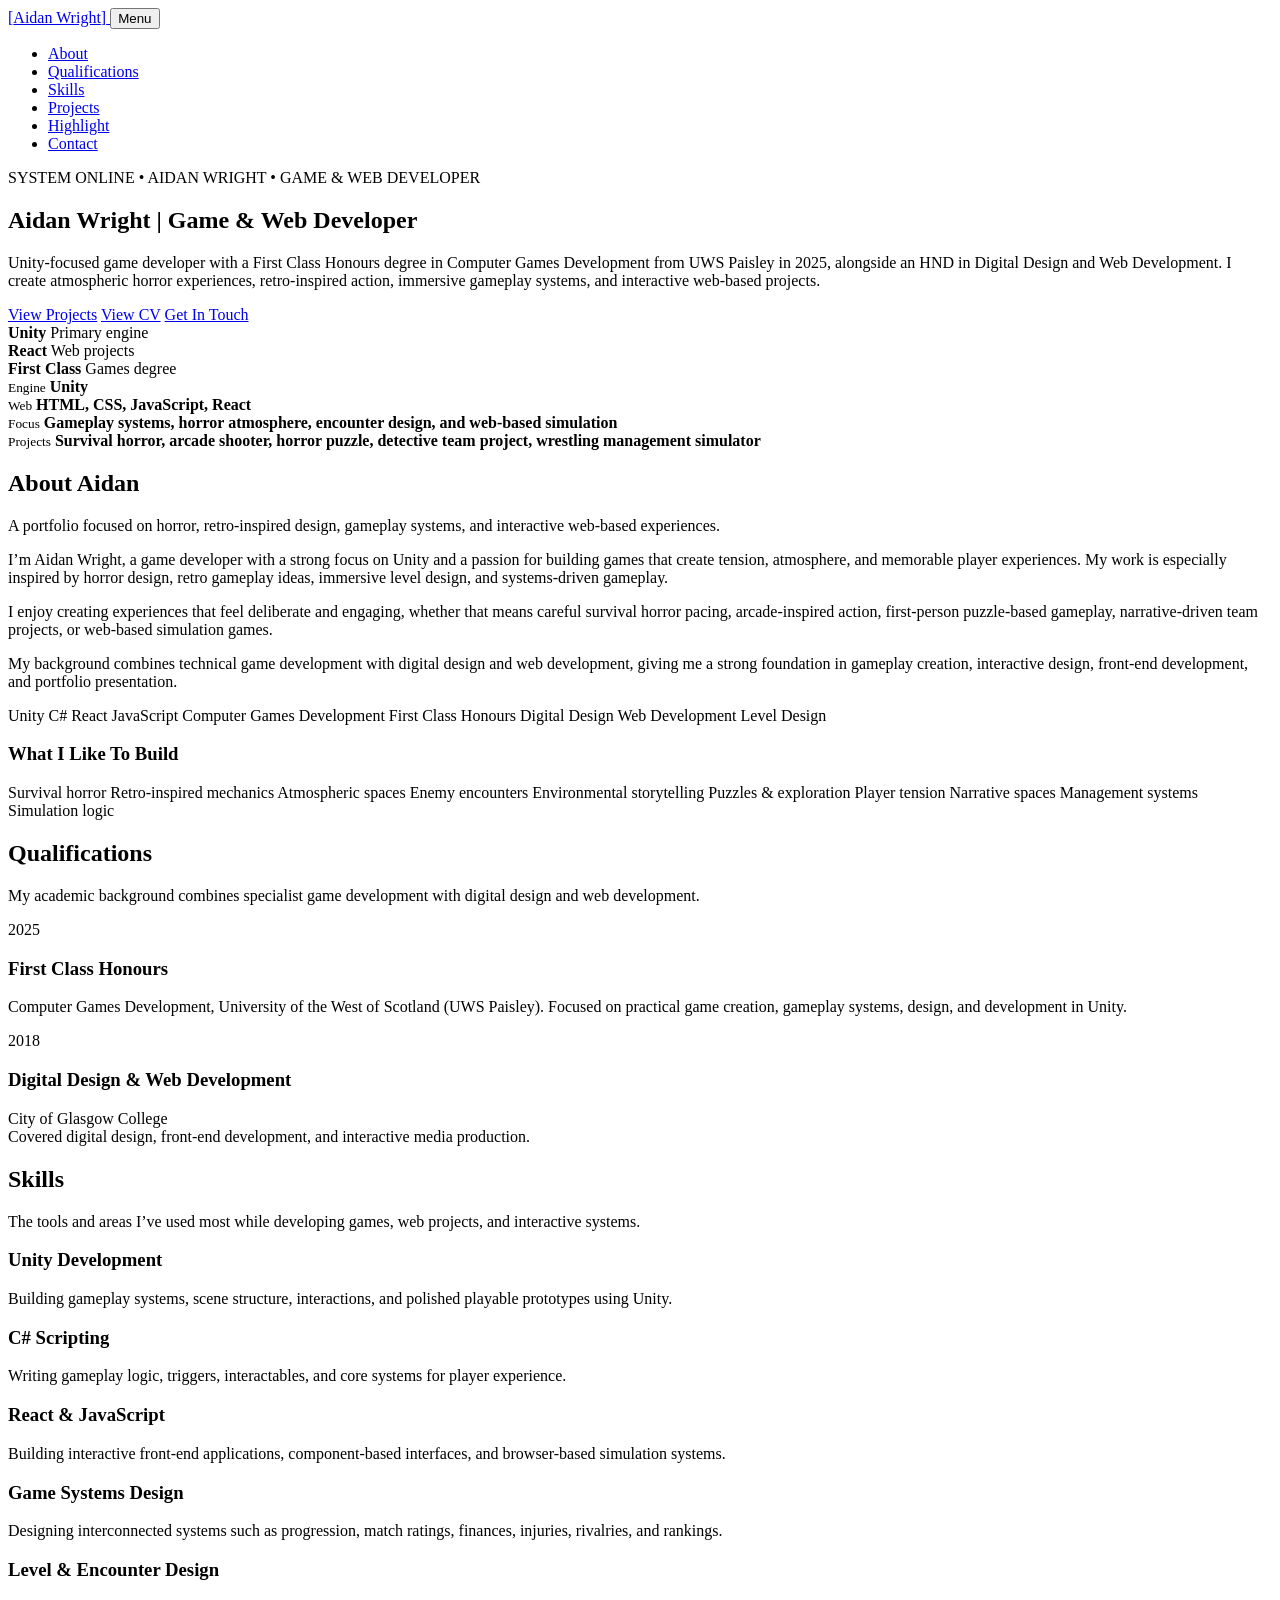
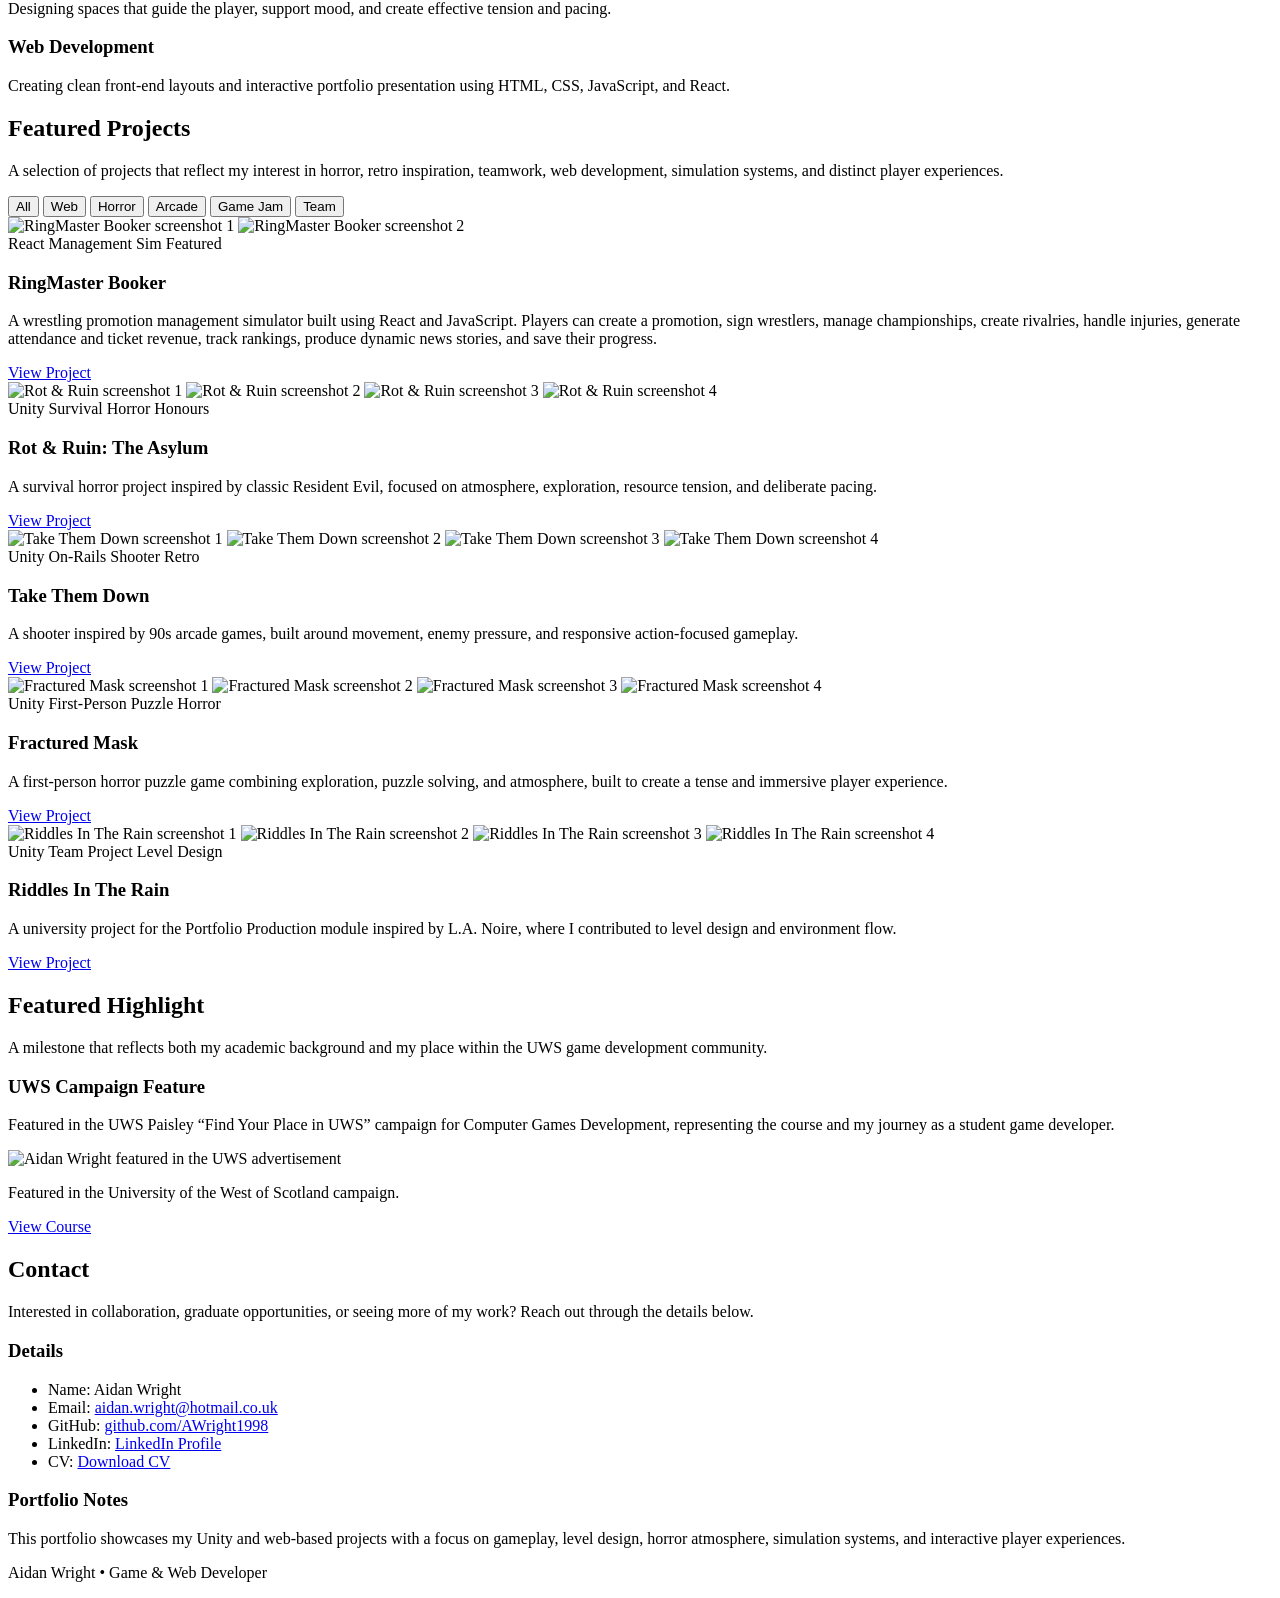
==== index.html @ a5ffd985 "Add files via upload" ====
<!DOCTYPE html>
<html lang="en">
<head>
  <meta charset="UTF-8" />
  <meta name="viewport" content="width=device-width, initial-scale=1.0" />
  <title>Aidan Wright | Game & Web Developer Portfolio</title>
  <link rel="stylesheet" href="css/styles.css" />
</head>
<body>

  <div class="bg-grid"></div>
  <div class="bg-glow bg-glow-1"></div>
  <div class="bg-glow bg-glow-2"></div>

  <header class="site-header">
    <div class="container nav">
      <a class="logo" href="#home">
        <span class="logo-bracket">[</span>Aidan Wright<span class="logo-bracket">]</span>
      </a>

      <button class="menu-btn" id="menuBtn" aria-label="Toggle navigation">Menu</button>

      <ul class="nav-links" id="navLinks">
        <li><a href="#about">About</a></li>
        <li><a href="#qualifications">Qualifications</a></li>
        <li><a href="#skills">Skills</a></li>
        <li><a href="#projects">Projects</a></li>
        <li><a href="#highlight">Highlight</a></li>
        <li><a href="#contact">Contact</a></li>
      </ul>
    </div>
  </header>

  <main>

    <section class="hero" id="home">
      <div class="container hero-grid">
        <div class="reveal visible">
          <div class="eyebrow">SYSTEM ONLINE • AIDAN WRIGHT • GAME & WEB DEVELOPER</div>

          <h1>
            Aidan Wright <span class="accent">| Game & Web Developer</span>
          </h1>

          <p>
            Unity-focused game developer with a First Class Honours degree in Computer Games Development
            from UWS Paisley in 2025, alongside an HND in Digital Design and Web Development.
            I create atmospheric horror experiences, retro-inspired action, immersive gameplay systems,
            and interactive web-based projects.
          </p>

          <div class="cta-row">
            <a class="btn btn-primary" href="#projects">View Projects</a>
            <a class="btn btn-secondary" href="docs/Aidan_Wright_CV_2026.docx" target="_blank" rel="noopener noreferrer">View CV</a>
            <a class="btn btn-secondary" href="#contact">Get In Touch</a>
          </div>

          <div class="hero-stats">
            <div class="stat-chip">
              <strong>Unity</strong>
              <span>Primary engine</span>
            </div>
            <div class="stat-chip">
              <strong>React</strong>
              <span>Web projects</span>
            </div>
            <div class="stat-chip">
              <strong>First Class</strong>
              <span>Games degree</span>
            </div>
          </div>
        </div>

        <div class="hero-card reveal">
          <div class="screen">
            <div class="screen-top">
              <span></span><span></span><span></span>
            </div>

            <div class="screen-body">
              <div class="mini-panel tech-panel">
                <small>Engine</small>
                <strong>Unity</strong>
              </div>

              <div class="mini-panel tech-panel">
                <small>Web</small>
                <strong>HTML, CSS, JavaScript, React</strong>
              </div>

              <div class="mini-panel tech-panel">
                <small>Focus</small>
                <strong>Gameplay systems, horror atmosphere, encounter design, and web-based simulation</strong>
              </div>

              <div class="mini-panel tech-panel">
                <small>Projects</small>
                <strong>Survival horror, arcade shooter, horror puzzle, detective team project, wrestling management simulator</strong>
              </div>
            </div>
          </div>
        </div>
      </div>
    </section>

    <section id="about">
      <div class="container">
        <div class="section-heading reveal">
          <div>
            <h2>About Aidan</h2>
          </div>
          <p>
            A portfolio focused on horror, retro-inspired design, gameplay systems, and interactive web-based experiences.
          </p>
        </div>

        <div class="about-grid">
          <article class="mini-panel panel-content about-copy reveal">
            <p>
              I’m Aidan Wright, a game developer with a strong focus on Unity and a passion for building
              games that create tension, atmosphere, and memorable player experiences. My work is especially
              inspired by horror design, retro gameplay ideas, immersive level design, and systems-driven gameplay.
            </p>

            <p>
              I enjoy creating experiences that feel deliberate and engaging, whether that means careful
              survival horror pacing, arcade-inspired action, first-person puzzle-based gameplay,
              narrative-driven team projects, or web-based simulation games.
            </p>

            <p>
              My background combines technical game development with digital design and web development,
              giving me a strong foundation in gameplay creation, interactive design, front-end development,
              and portfolio presentation.
            </p>

            <div class="label-row">
              <span class="tag">Unity</span>
              <span class="tag">C#</span>
              <span class="tag">React</span>
              <span class="tag">JavaScript</span>
              <span class="tag">Computer Games Development</span>
              <span class="tag">First Class Honours</span>
              <span class="tag">Digital Design</span>
              <span class="tag">Web Development</span>
              <span class="tag">Level Design</span>
            </div>
          </article>

          <aside class="mini-panel panel-content reveal">
            <h3>What I Like To Build</h3>
            <div class="label-row" style="margin-top: 1rem;">
              <span class="tag">Survival horror</span>
              <span class="tag">Retro-inspired mechanics</span>
              <span class="tag">Atmospheric spaces</span>
              <span class="tag">Enemy encounters</span>
              <span class="tag">Environmental storytelling</span>
              <span class="tag">Puzzles & exploration</span>
              <span class="tag">Player tension</span>
              <span class="tag">Narrative spaces</span>
              <span class="tag">Management systems</span>
              <span class="tag">Simulation logic</span>
            </div>
          </aside>
        </div>
      </div>
    </section>

    <section id="qualifications">
      <div class="container">
        <div class="section-heading reveal">
          <div>
            <h2>Qualifications</h2>
          </div>
          <p>
            My academic background combines specialist game development with digital design and web development.
          </p>
        </div>

        <div class="timeline">
          <article class="timeline-card reveal">
            <span class="year">2025</span>
            <h3>First Class Honours</h3>
            <p>
              Computer Games Development, University of the West of Scotland (UWS Paisley).
              Focused on practical game creation, gameplay systems, design, and development in Unity.
            </p>
          </article>

          <article class="timeline-card reveal">
            <span class="year">2018</span>
            <h3>Digital Design & Web Development</h3>
            <p>
              City of Glasgow College<br>
              Covered digital design, front-end development, and interactive media production.
            </p>
          </article>
        </div>
      </div>
    </section>

    <section id="skills">
      <div class="container">
        <div class="section-heading reveal">
          <div>
            <h2>Skills</h2>
          </div>
          <p>
            The tools and areas I’ve used most while developing games, web projects, and interactive systems.
          </p>
        </div>

        <div class="skills-grid">
          <article class="skill-card reveal">
            <h3>Unity Development</h3>
            <p>
              Building gameplay systems, scene structure, interactions, and polished playable prototypes using Unity.
            </p>
          </article>

          <article class="skill-card reveal">
            <h3>C# Scripting</h3>
            <p>
              Writing gameplay logic, triggers, interactables, and core systems for player experience.
            </p>
          </article>

          <article class="skill-card reveal">
            <h3>React & JavaScript</h3>
            <p>
              Building interactive front-end applications, component-based interfaces, and browser-based simulation systems.
            </p>
          </article>

          <article class="skill-card reveal">
            <h3>Game Systems Design</h3>
            <p>
              Designing interconnected systems such as progression, match ratings, finances, injuries, rivalries, and rankings.
            </p>
          </article>

          <article class="skill-card reveal">
            <h3>Level & Encounter Design</h3>
            <p>
              Designing spaces that guide the player, support mood, and create effective tension and pacing.
            </p>
          </article>

          <article class="skill-card reveal">
            <h3>Web Development</h3>
            <p>
              Creating clean front-end layouts and interactive portfolio presentation using HTML, CSS, JavaScript, and React.
            </p>
          </article>
        </div>
      </div>
    </section>

    <section id="projects">
      <div class="container">
        <div class="section-heading reveal">
          <div>
            <h2>Featured Projects</h2>
          </div>
          <p>
            A selection of projects that reflect my interest in horror, retro inspiration, teamwork,
            web development, simulation systems, and distinct player experiences.
          </p>
        </div>

        <div class="projects-toolbar reveal">
          <button class="filter-btn active" data-filter="all">All</button>
          <button class="filter-btn" data-filter="web">Web</button>
          <button class="filter-btn" data-filter="horror">Horror</button>
          <button class="filter-btn" data-filter="arcade">Arcade</button>
          <button class="filter-btn" data-filter="jam">Game Jam</button>
          <button class="filter-btn" data-filter="team">Team</button>
        </div>

        <div class="projects-grid">

          <article class="project-card reveal" data-category="web">
            <div class="project-visual gallery-preview" data-label="Featured Project">
              <img src="images/Screenshot 2026-06-07 232118.png" alt="RingMaster Booker screenshot 1">
              <img src="images/Screenshot 2026-06-07 232118.png" alt="RingMaster Booker screenshot 2">
           
            </div>

            <div class="project-body">
              <div class="meta">
                <span>React</span>
                <span>Management Sim</span>
                <span>Featured</span>
              </div>

              <h3>RingMaster Booker</h3>

              <p>
                A wrestling promotion management simulator built using React and JavaScript.
                Players can create a promotion, sign wrestlers, manage championships,
                create rivalries, handle injuries, generate attendance and ticket revenue,
                track rankings, produce dynamic news stories, and save their progress.
              </p>

              <div class="project-links">
                <a class="text-link" href="RingMasterBooker.html">View Project</a>
              </div>
            </div>
          </article>

          <article class="project-card reveal" data-category="horror">
            <div class="project-visual gallery-preview" data-label="Honours Project">
              <img src="images/Screenshot 2025-03-07 124512.png" alt="Rot & Ruin screenshot 1">
              <img src="images/Screenshot 2025-03-07 124512.png" alt="Rot & Ruin screenshot 2">
              <img src="images/Screenshot 2025-03-07 124512.png" alt="Rot & Ruin screenshot 3">
              <img src="images/Screenshot 2025-03-07 124512.png" alt="Rot & Ruin screenshot 4">
            </div>

            <div class="project-body">
              <div class="meta">
                <span>Unity</span>
                <span>Survival Horror</span>
                <span>Honours</span>
              </div>

              <h3>Rot &amp; Ruin: The Asylum</h3>

              <p>
                A survival horror project inspired by classic Resident Evil, focused on atmosphere,
                exploration, resource tension, and deliberate pacing.
              </p>

              <div class="project-links">
                <a class="text-link" href="Rot&Ruin.html">View Project</a>
              </div>
            </div>
          </article>

          <article class="project-card reveal" data-category="arcade">
            <div class="project-visual gallery-preview" data-label="Arcade">
              <img src="images/Screenshot 2026-04-20 005125.png" alt="Take Them Down screenshot 1">
              <img src="images/Screenshot 2026-04-20 005125.png" alt="Take Them Down screenshot 2">
              <img src="images/Screenshot 2026-04-20 005125.png" alt="Take Them Down screenshot 3">
              <img src="images/Screenshot 2026-04-20 005125.png" alt="Take Them Down screenshot 4">
            </div>

            <div class="project-body">
              <div class="meta">
                <span>Unity</span>
                <span>On-Rails Shooter</span>
                <span>Retro</span>
              </div>

              <h3>Take Them Down</h3>

              <p>
                A shooter inspired by 90s arcade games, built around movement, enemy pressure,
                and responsive action-focused gameplay.
              </p>

              <div class="project-links">
                <a class="text-link" href="TakeThemDown.html">View Project</a>
              </div>
            </div>
          </article>

          <article class="project-card reveal" data-category="jam horror">
            <div class="project-visual gallery-preview" data-label="Game Jam">
              <img src="images/Screenshot 2026-04-20 111615.png" alt="Fractured Mask screenshot 1">
              <img src="images/Screenshot 2026-04-20 111615.png" alt="Fractured Mask screenshot 2">
              <img src="images/Screenshot 2026-04-20 111615.png" alt="Fractured Mask screenshot 3">
              <img src="images/Screenshot 2026-04-20 111615.png" alt="Fractured Mask screenshot 4">
            </div>

            <div class="project-body">
              <div class="meta">
                <span>Unity</span>
                <span>First-Person</span>
                <span>Puzzle Horror</span>
              </div>

              <h3>Fractured Mask</h3>

              <p>
                A first-person horror puzzle game combining exploration, puzzle solving, and atmosphere,
                built to create a tense and immersive player experience.
              </p>

              <div class="project-links">
                <a class="text-link" href="FracturedMask.html">View Project</a>
              </div>
            </div>
          </article>

          <article class="project-card reveal" data-category="team">
            <div class="project-visual gallery-preview" data-label="Team Project">
              <img src="images/Screenshot 2026-04-20 004926.png" alt="Riddles In The Rain screenshot 1">
              <img src="images/Screenshot 2026-04-20 004926.png" alt="Riddles In The Rain screenshot 2">
              <img src="images/Screenshot 2026-04-20 004926.png" alt="Riddles In The Rain screenshot 3">
              <img src="images/Screenshot 2026-04-20 004926.png" alt="Riddles In The Rain screenshot 4">
            </div>

            <div class="project-body">
              <div class="meta">
                <span>Unity</span>
                <span>Team Project</span>
                <span>Level Design</span>
              </div>

              <h3>Riddles In The Rain</h3>

              <p>
                A university project for the Portfolio Production module inspired by L.A. Noire,
                where I contributed to level design and environment flow.
              </p>

              <div class="project-links">
                <a class="text-link" href="RiddlesInTheRain.html">View Project</a>
              </div>
            </div>
          </article>
        </div>
      </div>
    </section>

    <section id="highlight">
      <div class="container">
        <div class="section-heading reveal">
          <div>
            <h2>Featured Highlight</h2>
          </div>
          <p>
            A milestone that reflects both my academic background and my place within the UWS game development community.
          </p>
        </div>

        <div class="contact-card reveal">
          <h3>UWS Campaign Feature</h3>
          <p>
            Featured in the UWS Paisley “Find Your Place in UWS” campaign for Computer Games Development,
            representing the course and my journey as a student game developer.
          </p>

          <div class="highlight-image">
            <img src="images/find your place.jpg" alt="Aidan Wright featured in the UWS advertisement">
          </div>

          <p class="image-caption">
            Featured in the University of the West of Scotland campaign.
          </p>

          <div class="cta-row">
            <a
              class="btn btn-primary"
              href="https://www.uws.ac.uk/study/undergraduate/undergraduate-course-search/computer-games-development/"
              target="_blank"
              rel="noopener noreferrer"
            >
              View Course
            </a>
          </div>
        </div>
      </div>
    </section>

    <section id="contact">
      <div class="container">
        <div class="section-heading reveal">
          <div>
            <h2>Contact</h2>
          </div>
          <p>
            Interested in collaboration, graduate opportunities, or seeing more of my work? Reach out through the details below.
          </p>
        </div>

        <div class="contact-grid">
          <article class="contact-card reveal">
            <h3>Details</h3>
            <ul class="contact-list">
              <li>Name: Aidan Wright</li>
              <li>Email: <a href="mailto:aidan.wright@hotmail.co.uk">aidan.wright@hotmail.co.uk</a></li>
              <li>GitHub: <a href="https://github.com/AWright1998" target="_blank" rel="noopener noreferrer">github.com/AWright1998</a></li>
              <li>LinkedIn: <a href="https://www.linkedin.com/in/aidan-wright-ab2ab1175/" target="_blank" rel="noopener noreferrer">LinkedIn Profile</a></li>
              <li>CV: <a href="docs/Aidan_Wright_CV_2026.docx" target="_blank" rel="noopener noreferrer">Download CV</a></li>
            </ul>
          </article>

          <article class="contact-card reveal">
            <h3>Portfolio Notes</h3>
            <p>
              This portfolio showcases my Unity and web-based projects with a focus on gameplay,
              level design, horror atmosphere, simulation systems, and interactive player experiences.
            </p>
          </article>
        </div>
      </div>
    </section>

  </main>

  <footer class="footer">
    <div class="container">
      <p>Aidan Wright • Game & Web Developer</p>
    </div>
  </footer>

  <script src="js/script.js"></script>
</body>
</html>
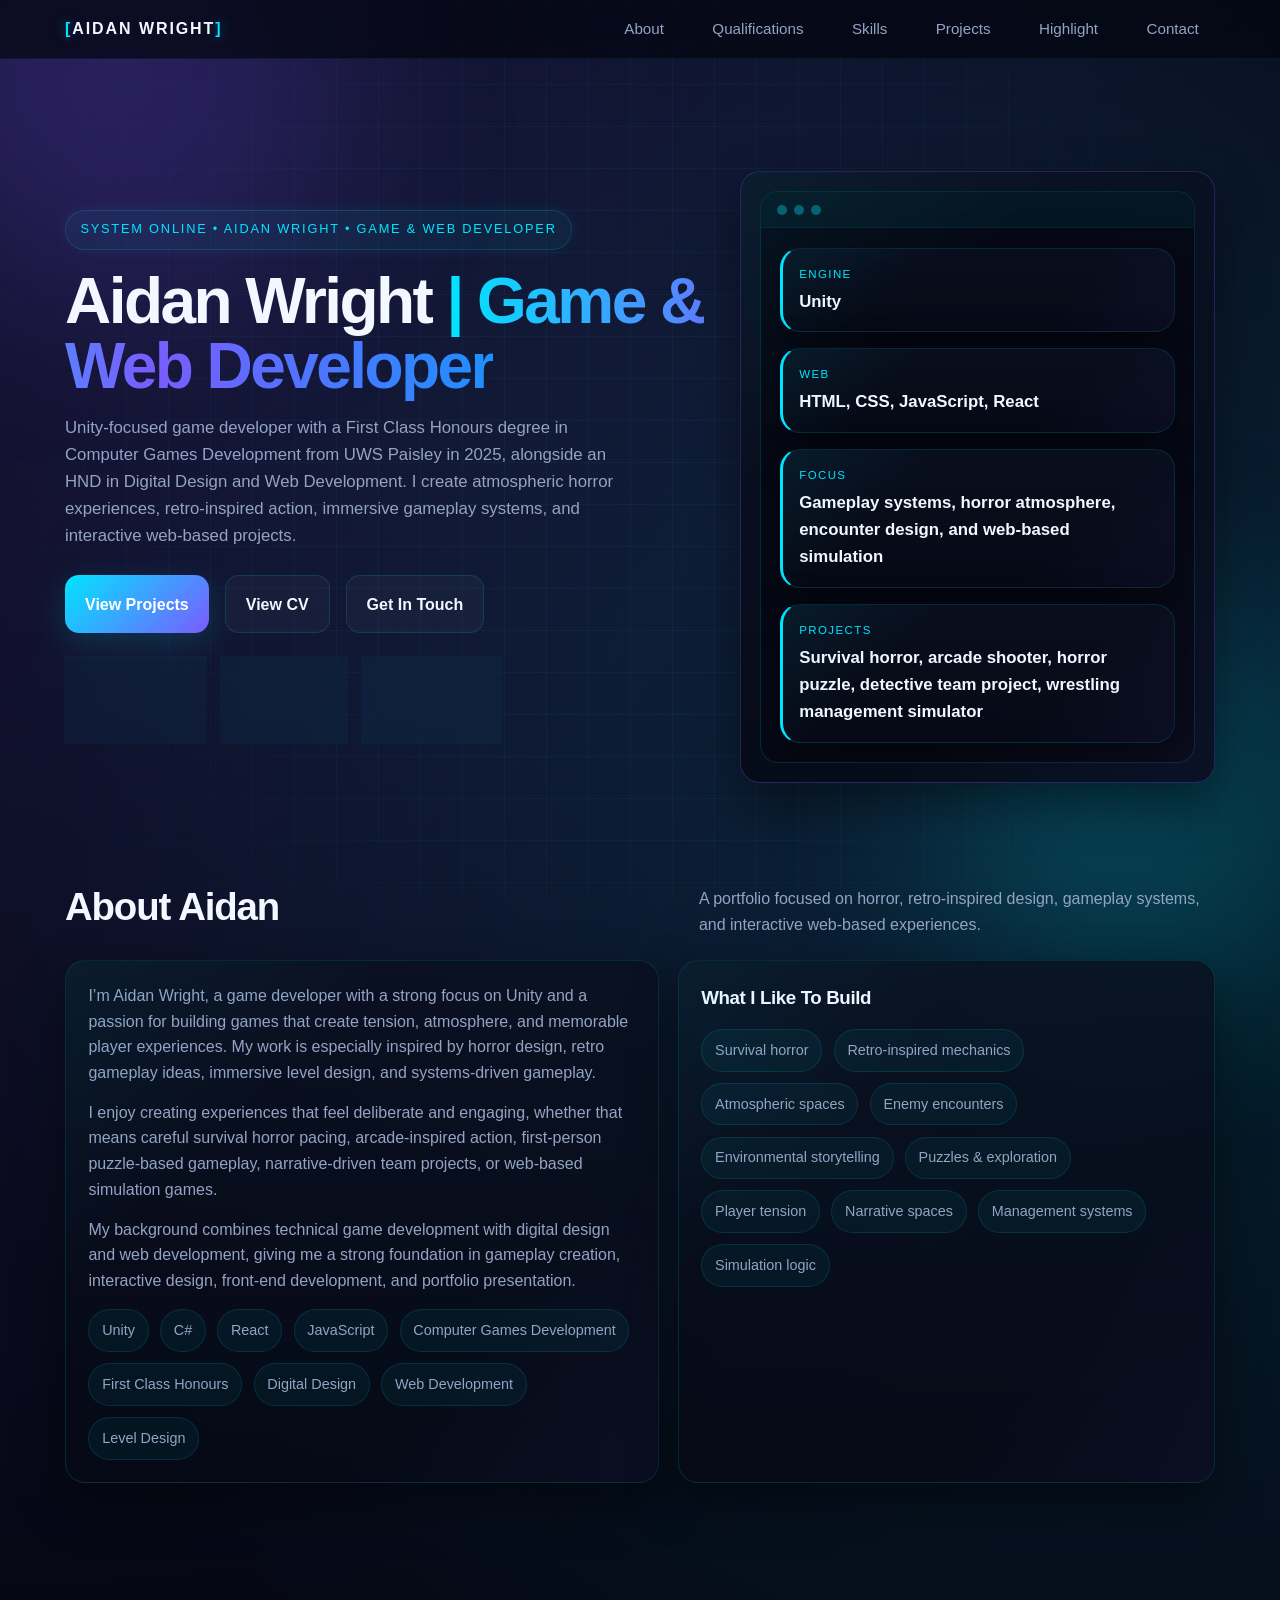
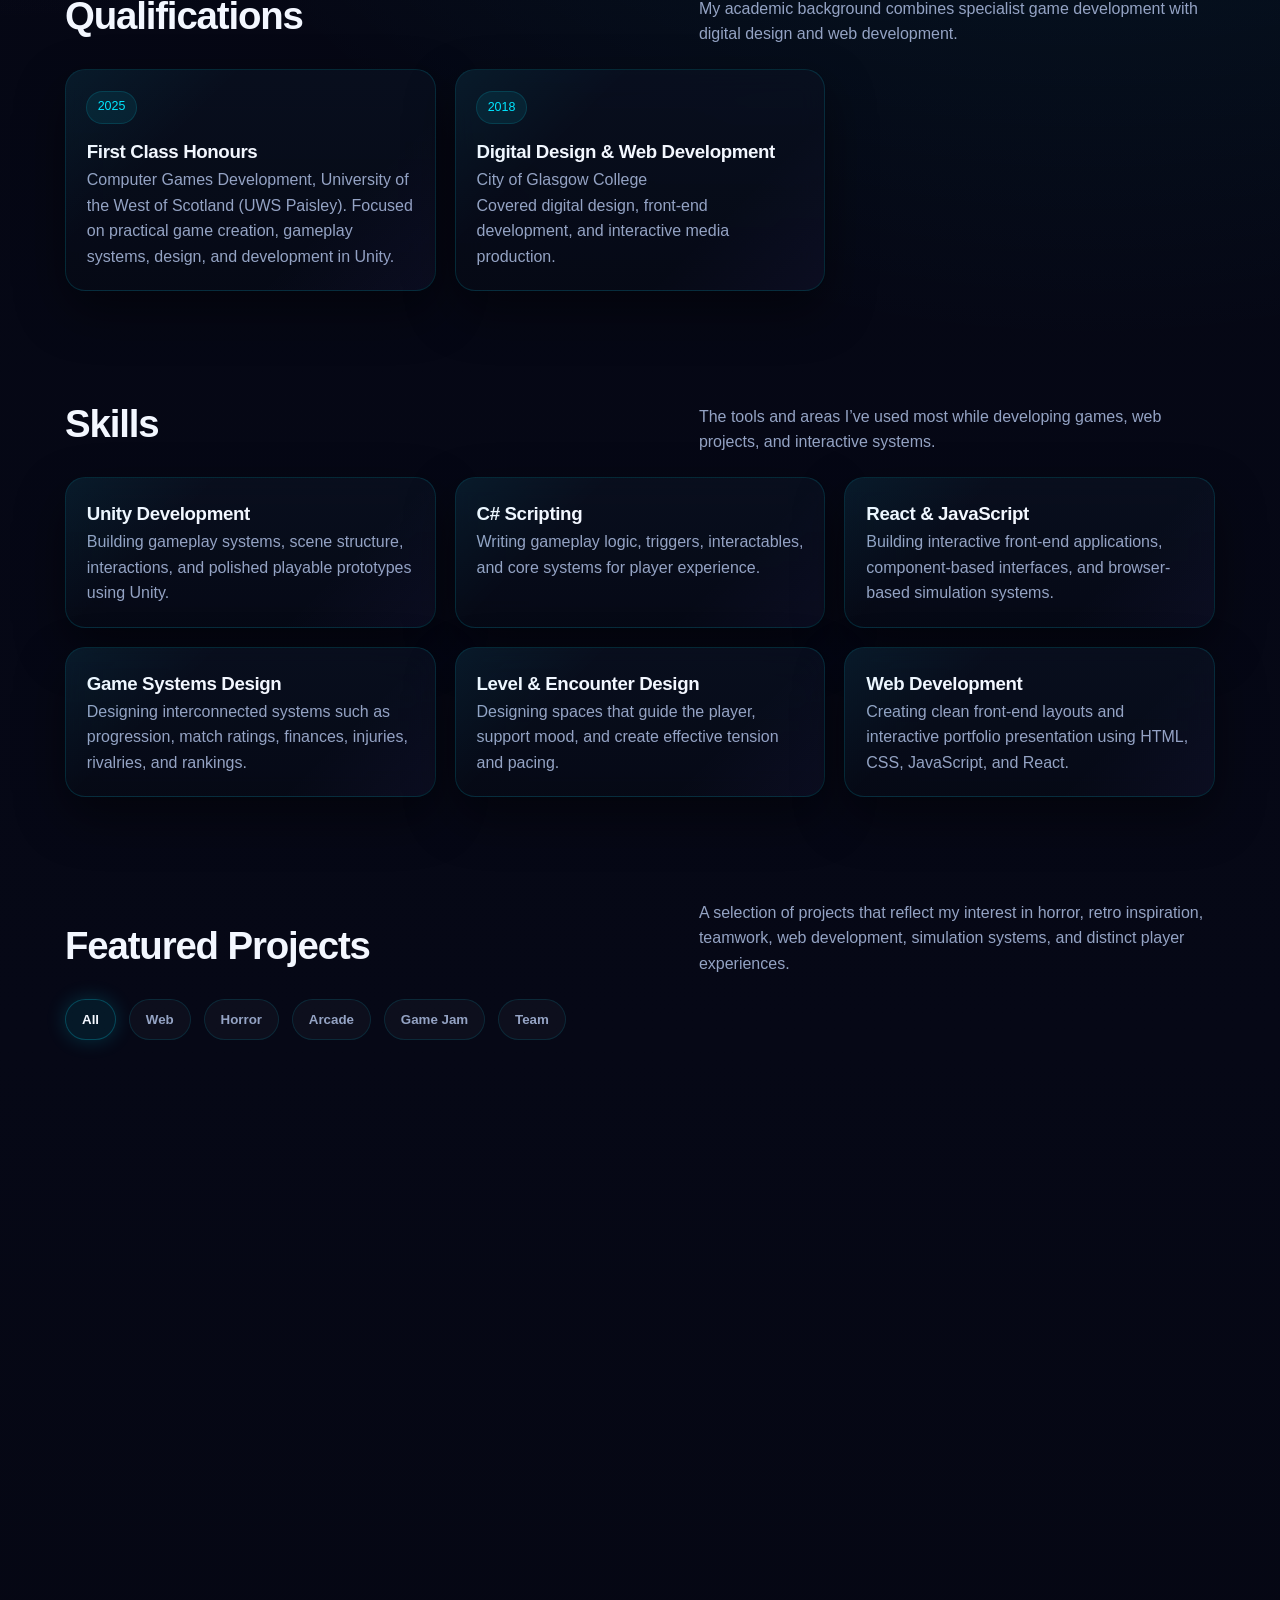
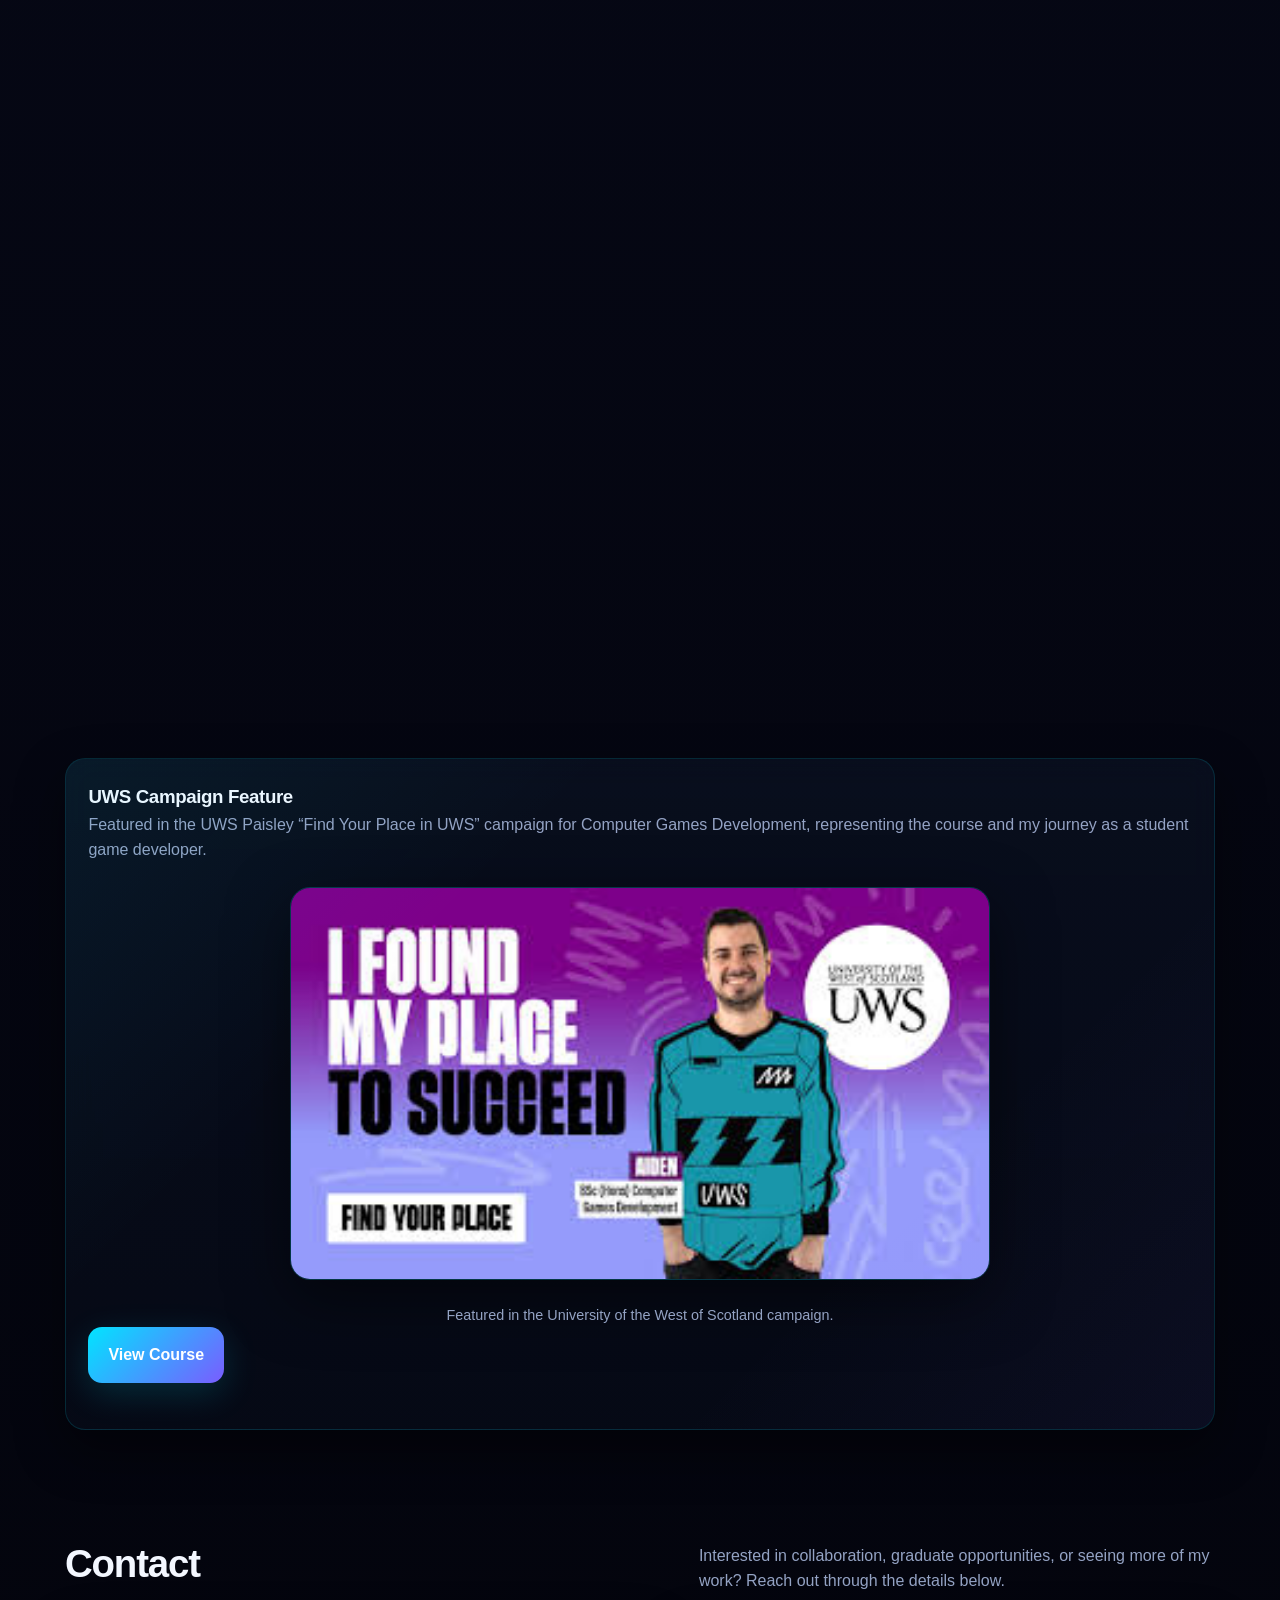
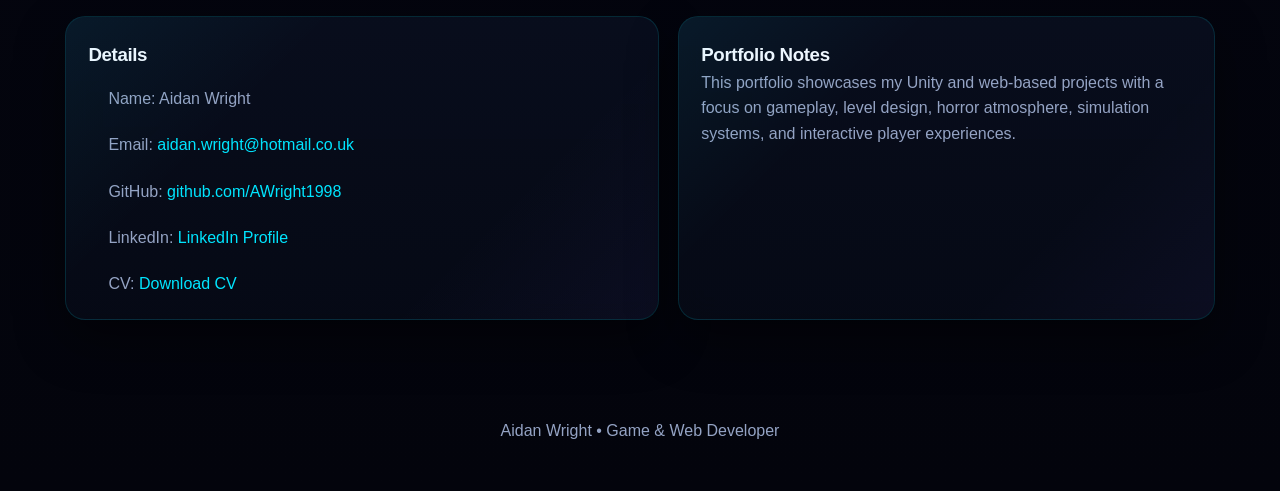
==== commit d2e7fe8b: "." ====
--- a/index.html
+++ b/index.html
@@ -1,510 +1,510 @@
-<!DOCTYPE html>
-<html lang="en">
-<head>
-  <meta charset="UTF-8" />
-  <meta name="viewport" content="width=device-width, initial-scale=1.0" />
-  <title>Aidan Wright | Game & Web Developer Portfolio</title>
-  <link rel="stylesheet" href="css/styles.css" />
-</head>
-<body>
-
-  <div class="bg-grid"></div>
-  <div class="bg-glow bg-glow-1"></div>
-  <div class="bg-glow bg-glow-2"></div>
-
-  <header class="site-header">
-    <div class="container nav">
-      <a class="logo" href="#home">
-        <span class="logo-bracket">[</span>Aidan Wright<span class="logo-bracket">]</span>
-      </a>
-
-      <button class="menu-btn" id="menuBtn" aria-label="Toggle navigation">Menu</button>
-
-      <ul class="nav-links" id="navLinks">
-        <li><a href="#about">About</a></li>
-        <li><a href="#qualifications">Qualifications</a></li>
-        <li><a href="#skills">Skills</a></li>
-        <li><a href="#projects">Projects</a></li>
-        <li><a href="#highlight">Highlight</a></li>
-        <li><a href="#contact">Contact</a></li>
-      </ul>
-    </div>
-  </header>
-
-  <main>
-
-    <section class="hero" id="home">
-      <div class="container hero-grid">
-        <div class="reveal visible">
-          <div class="eyebrow">SYSTEM ONLINE • AIDAN WRIGHT • GAME & WEB DEVELOPER</div>
-
-          <h1>
-            Aidan Wright <span class="accent">| Game & Web Developer</span>
-          </h1>
-
-          <p>
-            Unity-focused game developer with a First Class Honours degree in Computer Games Development
-            from UWS Paisley in 2025, alongside an HND in Digital Design and Web Development.
-            I create atmospheric horror experiences, retro-inspired action, immersive gameplay systems,
-            and interactive web-based projects.
-          </p>
-
-          <div class="cta-row">
-            <a class="btn btn-primary" href="#projects">View Projects</a>
-            <a class="btn btn-secondary" href="docs/Aidan_Wright_CV_2026.docx" target="_blank" rel="noopener noreferrer">View CV</a>
-            <a class="btn btn-secondary" href="#contact">Get In Touch</a>
-          </div>
-
-          <div class="hero-stats">
-            <div class="stat-chip">
-              <strong>Unity</strong>
-              <span>Primary engine</span>
-            </div>
-            <div class="stat-chip">
-              <strong>React</strong>
-              <span>Web projects</span>
-            </div>
-            <div class="stat-chip">
-              <strong>First Class</strong>
-              <span>Games degree</span>
-            </div>
-          </div>
-        </div>
-
-        <div class="hero-card reveal">
-          <div class="screen">
-            <div class="screen-top">
-              <span></span><span></span><span></span>
-            </div>
-
-            <div class="screen-body">
-              <div class="mini-panel tech-panel">
-                <small>Engine</small>
-                <strong>Unity</strong>
-              </div>
-
-              <div class="mini-panel tech-panel">
-                <small>Web</small>
-                <strong>HTML, CSS, JavaScript, React</strong>
-              </div>
-
-              <div class="mini-panel tech-panel">
-                <small>Focus</small>
-                <strong>Gameplay systems, horror atmosphere, encounter design, and web-based simulation</strong>
-              </div>
-
-              <div class="mini-panel tech-panel">
-                <small>Projects</small>
-                <strong>Survival horror, arcade shooter, horror puzzle, detective team project, wrestling management simulator</strong>
-              </div>
-            </div>
-          </div>
-        </div>
-      </div>
-    </section>
-
-    <section id="about">
-      <div class="container">
-        <div class="section-heading reveal">
-          <div>
-            <h2>About Aidan</h2>
-          </div>
-          <p>
-            A portfolio focused on horror, retro-inspired design, gameplay systems, and interactive web-based experiences.
-          </p>
-        </div>
-
-        <div class="about-grid">
-          <article class="mini-panel panel-content about-copy reveal">
-            <p>
-              I’m Aidan Wright, a game developer with a strong focus on Unity and a passion for building
-              games that create tension, atmosphere, and memorable player experiences. My work is especially
-              inspired by horror design, retro gameplay ideas, immersive level design, and systems-driven gameplay.
-            </p>
-
-            <p>
-              I enjoy creating experiences that feel deliberate and engaging, whether that means careful
-              survival horror pacing, arcade-inspired action, first-person puzzle-based gameplay,
-              narrative-driven team projects, or web-based simulation games.
-            </p>
-
-            <p>
-              My background combines technical game development with digital design and web development,
-              giving me a strong foundation in gameplay creation, interactive design, front-end development,
-              and portfolio presentation.
-            </p>
-
-            <div class="label-row">
-              <span class="tag">Unity</span>
-              <span class="tag">C#</span>
-              <span class="tag">React</span>
-              <span class="tag">JavaScript</span>
-              <span class="tag">Computer Games Development</span>
-              <span class="tag">First Class Honours</span>
-              <span class="tag">Digital Design</span>
-              <span class="tag">Web Development</span>
-              <span class="tag">Level Design</span>
-            </div>
-          </article>
-
-          <aside class="mini-panel panel-content reveal">
-            <h3>What I Like To Build</h3>
-            <div class="label-row" style="margin-top: 1rem;">
-              <span class="tag">Survival horror</span>
-              <span class="tag">Retro-inspired mechanics</span>
-              <span class="tag">Atmospheric spaces</span>
-              <span class="tag">Enemy encounters</span>
-              <span class="tag">Environmental storytelling</span>
-              <span class="tag">Puzzles & exploration</span>
-              <span class="tag">Player tension</span>
-              <span class="tag">Narrative spaces</span>
-              <span class="tag">Management systems</span>
-              <span class="tag">Simulation logic</span>
-            </div>
-          </aside>
-        </div>
-      </div>
-    </section>
-
-    <section id="qualifications">
-      <div class="container">
-        <div class="section-heading reveal">
-          <div>
-            <h2>Qualifications</h2>
-          </div>
-          <p>
-            My academic background combines specialist game development with digital design and web development.
-          </p>
-        </div>
-
-        <div class="timeline">
-          <article class="timeline-card reveal">
-            <span class="year">2025</span>
-            <h3>First Class Honours</h3>
-            <p>
-              Computer Games Development, University of the West of Scotland (UWS Paisley).
-              Focused on practical game creation, gameplay systems, design, and development in Unity.
-            </p>
-          </article>
-
-          <article class="timeline-card reveal">
-            <span class="year">2018</span>
-            <h3>Digital Design & Web Development</h3>
-            <p>
-              City of Glasgow College<br>
-              Covered digital design, front-end development, and interactive media production.
-            </p>
-          </article>
-        </div>
-      </div>
-    </section>
-
-    <section id="skills">
-      <div class="container">
-        <div class="section-heading reveal">
-          <div>
-            <h2>Skills</h2>
-          </div>
-          <p>
-            The tools and areas I’ve used most while developing games, web projects, and interactive systems.
-          </p>
-        </div>
-
-        <div class="skills-grid">
-          <article class="skill-card reveal">
-            <h3>Unity Development</h3>
-            <p>
-              Building gameplay systems, scene structure, interactions, and polished playable prototypes using Unity.
-            </p>
-          </article>
-
-          <article class="skill-card reveal">
-            <h3>C# Scripting</h3>
-            <p>
-              Writing gameplay logic, triggers, interactables, and core systems for player experience.
-            </p>
-          </article>
-
-          <article class="skill-card reveal">
-            <h3>React & JavaScript</h3>
-            <p>
-              Building interactive front-end applications, component-based interfaces, and browser-based simulation systems.
-            </p>
-          </article>
-
-          <article class="skill-card reveal">
-            <h3>Game Systems Design</h3>
-            <p>
-              Designing interconnected systems such as progression, match ratings, finances, injuries, rivalries, and rankings.
-            </p>
-          </article>
-
-          <article class="skill-card reveal">
-            <h3>Level & Encounter Design</h3>
-            <p>
-              Designing spaces that guide the player, support mood, and create effective tension and pacing.
-            </p>
-          </article>
-
-          <article class="skill-card reveal">
-            <h3>Web Development</h3>
-            <p>
-              Creating clean front-end layouts and interactive portfolio presentation using HTML, CSS, JavaScript, and React.
-            </p>
-          </article>
-        </div>
-      </div>
-    </section>
-
-    <section id="projects">
-      <div class="container">
-        <div class="section-heading reveal">
-          <div>
-            <h2>Featured Projects</h2>
-          </div>
-          <p>
-            A selection of projects that reflect my interest in horror, retro inspiration, teamwork,
-            web development, simulation systems, and distinct player experiences.
-          </p>
-        </div>
-
-        <div class="projects-toolbar reveal">
-          <button class="filter-btn active" data-filter="all">All</button>
-          <button class="filter-btn" data-filter="web">Web</button>
-          <button class="filter-btn" data-filter="horror">Horror</button>
-          <button class="filter-btn" data-filter="arcade">Arcade</button>
-          <button class="filter-btn" data-filter="jam">Game Jam</button>
-          <button class="filter-btn" data-filter="team">Team</button>
-        </div>
-
-        <div class="projects-grid">
-
-          <article class="project-card reveal" data-category="web">
-            <div class="project-visual gallery-preview" data-label="Featured Project">
-              <img src="images/Screenshot 2026-06-07 232118.png" alt="RingMaster Booker screenshot 1">
-              <img src="images/Screenshot 2026-06-07 232118.png" alt="RingMaster Booker screenshot 2">
-           
-            </div>
-
-            <div class="project-body">
-              <div class="meta">
-                <span>React</span>
-                <span>Management Sim</span>
-                <span>Featured</span>
-              </div>
-
-              <h3>RingMaster Booker</h3>
-
-              <p>
-                A wrestling promotion management simulator built using React and JavaScript.
-                Players can create a promotion, sign wrestlers, manage championships,
-                create rivalries, handle injuries, generate attendance and ticket revenue,
-                track rankings, produce dynamic news stories, and save their progress.
-              </p>
-
-              <div class="project-links">
-                <a class="text-link" href="RingMasterBooker.html">View Project</a>
-              </div>
-            </div>
-          </article>
-
-          <article class="project-card reveal" data-category="horror">
-            <div class="project-visual gallery-preview" data-label="Honours Project">
-              <img src="images/Screenshot 2025-03-07 124512.png" alt="Rot & Ruin screenshot 1">
-              <img src="images/Screenshot 2025-03-07 124512.png" alt="Rot & Ruin screenshot 2">
-              <img src="images/Screenshot 2025-03-07 124512.png" alt="Rot & Ruin screenshot 3">
-              <img src="images/Screenshot 2025-03-07 124512.png" alt="Rot & Ruin screenshot 4">
-            </div>
-
-            <div class="project-body">
-              <div class="meta">
-                <span>Unity</span>
-                <span>Survival Horror</span>
-                <span>Honours</span>
-              </div>
-
-              <h3>Rot &amp; Ruin: The Asylum</h3>
-
-              <p>
-                A survival horror project inspired by classic Resident Evil, focused on atmosphere,
-                exploration, resource tension, and deliberate pacing.
-              </p>
-
-              <div class="project-links">
-                <a class="text-link" href="Rot&Ruin.html">View Project</a>
-              </div>
-            </div>
-          </article>
-
-          <article class="project-card reveal" data-category="arcade">
-            <div class="project-visual gallery-preview" data-label="Arcade">
-              <img src="images/Screenshot 2026-04-20 005125.png" alt="Take Them Down screenshot 1">
-              <img src="images/Screenshot 2026-04-20 005125.png" alt="Take Them Down screenshot 2">
-              <img src="images/Screenshot 2026-04-20 005125.png" alt="Take Them Down screenshot 3">
-              <img src="images/Screenshot 2026-04-20 005125.png" alt="Take Them Down screenshot 4">
-            </div>
-
-            <div class="project-body">
-              <div class="meta">
-                <span>Unity</span>
-                <span>On-Rails Shooter</span>
-                <span>Retro</span>
-              </div>
-
-              <h3>Take Them Down</h3>
-
-              <p>
-                A shooter inspired by 90s arcade games, built around movement, enemy pressure,
-                and responsive action-focused gameplay.
-              </p>
-
-              <div class="project-links">
-                <a class="text-link" href="TakeThemDown.html">View Project</a>
-              </div>
-            </div>
-          </article>
-
-          <article class="project-card reveal" data-category="jam horror">
-            <div class="project-visual gallery-preview" data-label="Game Jam">
-              <img src="images/Screenshot 2026-04-20 111615.png" alt="Fractured Mask screenshot 1">
-              <img src="images/Screenshot 2026-04-20 111615.png" alt="Fractured Mask screenshot 2">
-              <img src="images/Screenshot 2026-04-20 111615.png" alt="Fractured Mask screenshot 3">
-              <img src="images/Screenshot 2026-04-20 111615.png" alt="Fractured Mask screenshot 4">
-            </div>
-
-            <div class="project-body">
-              <div class="meta">
-                <span>Unity</span>
-                <span>First-Person</span>
-                <span>Puzzle Horror</span>
-              </div>
-
-              <h3>Fractured Mask</h3>
-
-              <p>
-                A first-person horror puzzle game combining exploration, puzzle solving, and atmosphere,
-                built to create a tense and immersive player experience.
-              </p>
-
-              <div class="project-links">
-                <a class="text-link" href="FracturedMask.html">View Project</a>
-              </div>
-            </div>
-          </article>
-
-          <article class="project-card reveal" data-category="team">
-            <div class="project-visual gallery-preview" data-label="Team Project">
-              <img src="images/Screenshot 2026-04-20 004926.png" alt="Riddles In The Rain screenshot 1">
-              <img src="images/Screenshot 2026-04-20 004926.png" alt="Riddles In The Rain screenshot 2">
-              <img src="images/Screenshot 2026-04-20 004926.png" alt="Riddles In The Rain screenshot 3">
-              <img src="images/Screenshot 2026-04-20 004926.png" alt="Riddles In The Rain screenshot 4">
-            </div>
-
-            <div class="project-body">
-              <div class="meta">
-                <span>Unity</span>
-                <span>Team Project</span>
-                <span>Level Design</span>
-              </div>
-
-              <h3>Riddles In The Rain</h3>
-
-              <p>
-                A university project for the Portfolio Production module inspired by L.A. Noire,
-                where I contributed to level design and environment flow.
-              </p>
-
-              <div class="project-links">
-                <a class="text-link" href="RiddlesInTheRain.html">View Project</a>
-              </div>
-            </div>
-          </article>
-        </div>
-      </div>
-    </section>
-
-    <section id="highlight">
-      <div class="container">
-        <div class="section-heading reveal">
-          <div>
-            <h2>Featured Highlight</h2>
-          </div>
-          <p>
-            A milestone that reflects both my academic background and my place within the UWS game development community.
-          </p>
-        </div>
-
-        <div class="contact-card reveal">
-          <h3>UWS Campaign Feature</h3>
-          <p>
-            Featured in the UWS Paisley “Find Your Place in UWS” campaign for Computer Games Development,
-            representing the course and my journey as a student game developer.
-          </p>
-
-          <div class="highlight-image">
-            <img src="images/find your place.jpg" alt="Aidan Wright featured in the UWS advertisement">
-          </div>
-
-          <p class="image-caption">
-            Featured in the University of the West of Scotland campaign.
-          </p>
-
-          <div class="cta-row">
-            <a
-              class="btn btn-primary"
-              href="https://www.uws.ac.uk/study/undergraduate/undergraduate-course-search/computer-games-development/"
-              target="_blank"
-              rel="noopener noreferrer"
-            >
-              View Course
-            </a>
-          </div>
-        </div>
-      </div>
-    </section>
-
-    <section id="contact">
-      <div class="container">
-        <div class="section-heading reveal">
-          <div>
-            <h2>Contact</h2>
-          </div>
-          <p>
-            Interested in collaboration, graduate opportunities, or seeing more of my work? Reach out through the details below.
-          </p>
-        </div>
-
-        <div class="contact-grid">
-          <article class="contact-card reveal">
-            <h3>Details</h3>
-            <ul class="contact-list">
-              <li>Name: Aidan Wright</li>
-              <li>Email: <a href="mailto:aidan.wright@hotmail.co.uk">aidan.wright@hotmail.co.uk</a></li>
-              <li>GitHub: <a href="https://github.com/AWright1998" target="_blank" rel="noopener noreferrer">github.com/AWright1998</a></li>
-              <li>LinkedIn: <a href="https://www.linkedin.com/in/aidan-wright-ab2ab1175/" target="_blank" rel="noopener noreferrer">LinkedIn Profile</a></li>
-              <li>CV: <a href="docs/Aidan_Wright_CV_2026.docx" target="_blank" rel="noopener noreferrer">Download CV</a></li>
-            </ul>
-          </article>
-
-          <article class="contact-card reveal">
-            <h3>Portfolio Notes</h3>
-            <p>
-              This portfolio showcases my Unity and web-based projects with a focus on gameplay,
-              level design, horror atmosphere, simulation systems, and interactive player experiences.
-            </p>
-          </article>
-        </div>
-      </div>
-    </section>
-
-  </main>
-
-  <footer class="footer">
-    <div class="container">
-      <p>Aidan Wright • Game & Web Developer</p>
-    </div>
-  </footer>
-
-  <script src="js/script.js"></script>
-</body>
+<!DOCTYPE html>
+<html lang="en">
+<head>
+  <meta charset="UTF-8" />
+  <meta name="viewport" content="width=device-width, initial-scale=1.0" />
+  <title>Aidan Wright | Game & Web Developer Portfolio</title>
+  <link rel="stylesheet" href="css/styles.css" />
+</head>
+<body>
+
+  <div class="bg-grid"></div>
+  <div class="bg-glow bg-glow-1"></div>
+  <div class="bg-glow bg-glow-2"></div>
+
+  <header class="site-header">
+    <div class="container nav">
+      <a class="logo" href="#home">
+        <span class="logo-bracket">[</span>Aidan Wright<span class="logo-bracket">]</span>
+      </a>
+
+      <button class="menu-btn" id="menuBtn" aria-label="Toggle navigation">Menu</button>
+
+      <ul class="nav-links" id="navLinks">
+        <li><a href="#about">About</a></li>
+        <li><a href="#qualifications">Qualifications</a></li>
+        <li><a href="#skills">Skills</a></li>
+        <li><a href="#projects">Projects</a></li>
+        <li><a href="#highlight">Highlight</a></li>
+        <li><a href="#contact">Contact</a></li>
+      </ul>
+    </div>
+  </header>
+
+  <main>
+
+    <section class="hero" id="home">
+      <div class="container hero-grid">
+        <div class="reveal visible">
+          <div class="eyebrow">SYSTEM ONLINE • AIDAN WRIGHT • GAME & WEB DEVELOPER</div>
+
+          <h1>
+            Aidan Wright <span class="accent">| Game & Web Developer</span>
+          </h1>
+
+          <p>
+            Unity-focused game developer with a First Class Honours degree in Computer Games Development
+            from UWS Paisley in 2025, alongside an HND in Digital Design and Web Development.
+            I create atmospheric horror experiences, retro-inspired action, immersive gameplay systems,
+            and interactive web-based projects.
+          </p>
+
+          <div class="cta-row">
+            <a class="btn btn-primary" href="#projects">View Projects</a>
+            <a class="btn btn-secondary" href="docs/Aidan_Wright_CV_2026.docx" target="_blank" rel="noopener noreferrer">View CV</a>
+            <a class="btn btn-secondary" href="#contact">Get In Touch</a>
+          </div>
+
+          <div class="hero-stats">
+            <div class="stat-chip">
+              <strong>Unity</strong>
+              <span>Primary engine</span>
+            </div>
+            <div class="stat-chip">
+              <strong>React</strong>
+              <span>Web projects</span>
+            </div>
+            <div class="stat-chip">
+              <strong>First Class</strong>
+              <span>Games degree</span>
+            </div>
+          </div>
+        </div>
+
+        <div class="hero-card reveal">
+          <div class="screen">
+            <div class="screen-top">
+              <span></span><span></span><span></span>
+            </div>
+
+            <div class="screen-body">
+              <div class="mini-panel tech-panel">
+                <small>Engine</small>
+                <strong>Unity</strong>
+              </div>
+
+              <div class="mini-panel tech-panel">
+                <small>Web</small>
+                <strong>HTML, CSS, JavaScript, React</strong>
+              </div>
+
+              <div class="mini-panel tech-panel">
+                <small>Focus</small>
+                <strong>Gameplay systems, horror atmosphere, encounter design, and web-based simulation</strong>
+              </div>
+
+              <div class="mini-panel tech-panel">
+                <small>Projects</small>
+                <strong>Survival horror, arcade shooter, horror puzzle, detective team project, wrestling management simulator</strong>
+              </div>
+            </div>
+          </div>
+        </div>
+      </div>
+    </section>
+
+    <section id="about">
+      <div class="container">
+        <div class="section-heading reveal">
+          <div>
+            <h2>About Aidan</h2>
+          </div>
+          <p>
+            A portfolio focused on horror, retro-inspired design, gameplay systems, and interactive web-based experiences.
+          </p>
+        </div>
+
+        <div class="about-grid">
+          <article class="mini-panel panel-content about-copy reveal">
+            <p>
+              I’m Aidan Wright, a game developer with a strong focus on Unity and a passion for building
+              games that create tension, atmosphere, and memorable player experiences. My work is especially
+              inspired by horror design, retro gameplay ideas, immersive level design, and systems-driven gameplay.
+            </p>
+
+            <p>
+              I enjoy creating experiences that feel deliberate and engaging, whether that means careful
+              survival horror pacing, arcade-inspired action, first-person puzzle-based gameplay,
+              narrative-driven team projects, or web-based simulation games.
+            </p>
+
+            <p>
+              My background combines technical game development with digital design and web development,
+              giving me a strong foundation in gameplay creation, interactive design, front-end development,
+              and portfolio presentation.
+            </p>
+
+            <div class="label-row">
+              <span class="tag">Unity</span>
+              <span class="tag">C#</span>
+              <span class="tag">React</span>
+              <span class="tag">JavaScript</span>
+              <span class="tag">Computer Games Development</span>
+              <span class="tag">First Class Honours</span>
+              <span class="tag">Digital Design</span>
+              <span class="tag">Web Development</span>
+              <span class="tag">Level Design</span>
+            </div>
+          </article>
+
+          <aside class="mini-panel panel-content reveal">
+            <h3>What I Like To Build</h3>
+            <div class="label-row" style="margin-top: 1rem;">
+              <span class="tag">Survival horror</span>
+              <span class="tag">Retro-inspired mechanics</span>
+              <span class="tag">Atmospheric spaces</span>
+              <span class="tag">Enemy encounters</span>
+              <span class="tag">Environmental storytelling</span>
+              <span class="tag">Puzzles & exploration</span>
+              <span class="tag">Player tension</span>
+              <span class="tag">Narrative spaces</span>
+              <span class="tag">Management systems</span>
+              <span class="tag">Simulation logic</span>
+            </div>
+          </aside>
+        </div>
+      </div>
+    </section>
+
+    <section id="qualifications">
+      <div class="container">
+        <div class="section-heading reveal">
+          <div>
+            <h2>Qualifications</h2>
+          </div>
+          <p>
+            My academic background combines specialist game development with digital design and web development.
+          </p>
+        </div>
+
+        <div class="timeline">
+          <article class="timeline-card reveal">
+            <span class="year">2025</span>
+            <h3>First Class Honours</h3>
+            <p>
+              Computer Games Development, University of the West of Scotland (UWS Paisley).
+              Focused on practical game creation, gameplay systems, design, and development in Unity.
+            </p>
+          </article>
+
+          <article class="timeline-card reveal">
+            <span class="year">2018</span>
+            <h3>Digital Design & Web Development</h3>
+            <p>
+              City of Glasgow College<br>
+              Covered digital design, front-end development, and interactive media production.
+            </p>
+          </article>
+        </div>
+      </div>
+    </section>
+
+    <section id="skills">
+      <div class="container">
+        <div class="section-heading reveal">
+          <div>
+            <h2>Skills</h2>
+          </div>
+          <p>
+            The tools and areas I’ve used most while developing games, web projects, and interactive systems.
+          </p>
+        </div>
+
+        <div class="skills-grid">
+          <article class="skill-card reveal">
+            <h3>Unity Development</h3>
+            <p>
+              Building gameplay systems, scene structure, interactions, and polished playable prototypes using Unity.
+            </p>
+          </article>
+
+          <article class="skill-card reveal">
+            <h3>C# Scripting</h3>
+            <p>
+              Writing gameplay logic, triggers, interactables, and core systems for player experience.
+            </p>
+          </article>
+
+          <article class="skill-card reveal">
+            <h3>React & JavaScript</h3>
+            <p>
+              Building interactive front-end applications, component-based interfaces, and browser-based simulation systems.
+            </p>
+          </article>
+
+          <article class="skill-card reveal">
+            <h3>Game Systems Design</h3>
+            <p>
+              Designing interconnected systems such as progression, match ratings, finances, injuries, rivalries, and rankings.
+            </p>
+          </article>
+
+          <article class="skill-card reveal">
+            <h3>Level & Encounter Design</h3>
+            <p>
+              Designing spaces that guide the player, support mood, and create effective tension and pacing.
+            </p>
+          </article>
+
+          <article class="skill-card reveal">
+            <h3>Web Development</h3>
+            <p>
+              Creating clean front-end layouts and interactive portfolio presentation using HTML, CSS, JavaScript, and React.
+            </p>
+          </article>
+        </div>
+      </div>
+    </section>
+
+    <section id="projects">
+      <div class="container">
+        <div class="section-heading reveal">
+          <div>
+            <h2>Featured Projects</h2>
+          </div>
+          <p>
+            A selection of projects that reflect my interest in horror, retro inspiration, teamwork,
+            web development, simulation systems, and distinct player experiences.
+          </p>
+        </div>
+
+        <div class="projects-toolbar reveal">
+          <button class="filter-btn active" data-filter="all">All</button>
+          <button class="filter-btn" data-filter="web">Web</button>
+          <button class="filter-btn" data-filter="horror">Horror</button>
+          <button class="filter-btn" data-filter="arcade">Arcade</button>
+          <button class="filter-btn" data-filter="jam">Game Jam</button>
+          <button class="filter-btn" data-filter="team">Team</button>
+        </div>
+
+        <div class="projects-grid">
+
+          <article class="project-card reveal" data-category="web">
+            <div class="project-visual gallery-preview" data-label="Featured Project">
+              <img src="images/Screenshot 2026-06-07 232118.png" alt="RingMaster Booker screenshot 1">
+              <img src="images/Screenshot 2026-06-07 232118.png" alt="RingMaster Booker screenshot 2">
+           
+            </div>
+
+            <div class="project-body">
+              <div class="meta">
+                <span>React</span>
+                <span>Management Sim</span>
+                <span>Featured</span>
+              </div>
+
+              <h3>RingMaster Booker</h3>
+
+              <p>
+                A wrestling promotion management simulator built using React and JavaScript.
+                Players can create a promotion, sign wrestlers, manage championships,
+                create rivalries, handle injuries, generate attendance and ticket revenue,
+                track rankings, produce dynamic news stories, and save their progress.
+              </p>
+
+              <div class="project-links">
+                <a class="text-link" href="RingMasterBooker.html">View Project</a>
+              </div>
+            </div>
+          </article>
+
+          <article class="project-card reveal" data-category="horror">
+            <div class="project-visual gallery-preview" data-label="Honours Project">
+              <img src="images/Screenshot 2025-03-07 124512.png" alt="Rot & Ruin screenshot 1">
+              <img src="images/Screenshot 2025-03-07 124512.png" alt="Rot & Ruin screenshot 2">
+              <img src="images/Screenshot 2025-03-07 124512.png" alt="Rot & Ruin screenshot 3">
+              <img src="images/Screenshot 2025-03-07 124512.png" alt="Rot & Ruin screenshot 4">
+            </div>
+
+            <div class="project-body">
+              <div class="meta">
+                <span>Unity</span>
+                <span>Survival Horror</span>
+                <span>Honours</span>
+              </div>
+
+              <h3>Rot &amp; Ruin: The Asylum</h3>
+
+              <p>
+                A survival horror project inspired by classic Resident Evil, focused on atmosphere,
+                exploration, resource tension, and deliberate pacing.
+              </p>
+
+              <div class="project-links">
+                <a class="text-link" href="Rot&Ruin.html">View Project</a>
+              </div>
+            </div>
+          </article>
+
+          <article class="project-card reveal" data-category="arcade">
+            <div class="project-visual gallery-preview" data-label="Arcade">
+              <img src="images/Screenshot 2026-04-20 005125.png" alt="Take Them Down screenshot 1">
+              <img src="images/Screenshot 2026-04-20 005125.png" alt="Take Them Down screenshot 2">
+              <img src="images/Screenshot 2026-04-20 005125.png" alt="Take Them Down screenshot 3">
+              <img src="images/Screenshot 2026-04-20 005125.png" alt="Take Them Down screenshot 4">
+            </div>
+
+            <div class="project-body">
+              <div class="meta">
+                <span>Unity</span>
+                <span>On-Rails Shooter</span>
+                <span>Retro</span>
+              </div>
+
+              <h3>Take Them Down</h3>
+
+              <p>
+                A shooter inspired by 90s arcade games, built around movement, enemy pressure,
+                and responsive action-focused gameplay.
+              </p>
+
+              <div class="project-links">
+                <a class="text-link" href="TakeThemDown.html">View Project</a>
+              </div>
+            </div>
+          </article>
+
+          <article class="project-card reveal" data-category="jam horror">
+            <div class="project-visual gallery-preview" data-label="Game Jam">
+              <img src="images/Screenshot 2026-04-20 111615.png" alt="Fractured Mask screenshot 1">
+              <img src="images/Screenshot 2026-04-20 111615.png" alt="Fractured Mask screenshot 2">
+              <img src="images/Screenshot 2026-04-20 111615.png" alt="Fractured Mask screenshot 3">
+              <img src="images/Screenshot 2026-04-20 111615.png" alt="Fractured Mask screenshot 4">
+            </div>
+
+            <div class="project-body">
+              <div class="meta">
+                <span>Unity</span>
+                <span>First-Person</span>
+                <span>Puzzle Horror</span>
+              </div>
+
+              <h3>Fractured Mask</h3>
+
+              <p>
+                A first-person horror puzzle game combining exploration, puzzle solving, and atmosphere,
+                built to create a tense and immersive player experience.
+              </p>
+
+              <div class="project-links">
+                <a class="text-link" href="FracturedMask.html">View Project</a>
+              </div>
+            </div>
+          </article>
+
+          <article class="project-card reveal" data-category="team">
+            <div class="project-visual gallery-preview" data-label="Team Project">
+              <img src="images/Screenshot 2026-04-20 004926.png" alt="Riddles In The Rain screenshot 1">
+              <img src="images/Screenshot 2026-04-20 004926.png" alt="Riddles In The Rain screenshot 2">
+              <img src="images/Screenshot 2026-04-20 004926.png" alt="Riddles In The Rain screenshot 3">
+              <img src="images/Screenshot 2026-04-20 004926.png" alt="Riddles In The Rain screenshot 4">
+            </div>
+
+            <div class="project-body">
+              <div class="meta">
+                <span>Unity</span>
+                <span>Team Project</span>
+                <span>Level Design</span>
+              </div>
+
+              <h3>Riddles In The Rain</h3>
+
+              <p>
+                A university project for the Portfolio Production module inspired by L.A. Noire,
+                where I contributed to level design and environment flow.
+              </p>
+
+              <div class="project-links">
+                <a class="text-link" href="RiddlesInTheRain.html">View Project</a>
+              </div>
+            </div>
+          </article>
+        </div>
+      </div>
+    </section>
+
+    <section id="highlight">
+      <div class="container">
+        <div class="section-heading reveal">
+          <div>
+            <h2>Featured Highlight</h2>
+          </div>
+          <p>
+            A milestone that reflects both my academic background and my place within the UWS game development community.
+          </p>
+        </div>
+
+        <div class="contact-card reveal">
+          <h3>UWS Campaign Feature</h3>
+          <p>
+            Featured in the UWS Paisley “Find Your Place in UWS” campaign for Computer Games Development,
+            representing the course and my journey as a student game developer.
+          </p>
+
+          <div class="highlight-image">
+            <img src="images/find your place.jpg" alt="Aidan Wright featured in the UWS advertisement">
+          </div>
+
+          <p class="image-caption">
+            Featured in the University of the West of Scotland campaign.
+          </p>
+
+          <div class="cta-row">
+            <a
+              class="btn btn-primary"
+              href="https://www.uws.ac.uk/study/undergraduate/undergraduate-course-search/computer-games-development/"
+              target="_blank"
+              rel="noopener noreferrer"
+            >
+              View Course
+            </a>
+          </div>
+        </div>
+      </div>
+    </section>
+
+    <section id="contact">
+      <div class="container">
+        <div class="section-heading reveal">
+          <div>
+            <h2>Contact</h2>
+          </div>
+          <p>
+            Interested in collaboration, graduate opportunities, or seeing more of my work? Reach out through the details below.
+          </p>
+        </div>
+
+        <div class="contact-grid">
+          <article class="contact-card reveal">
+            <h3>Details</h3>
+            <ul class="contact-list">
+              <li>Name: Aidan Wright</li>
+              <li>Email: <a href="mailto:aidan.wright@hotmail.co.uk">aidan.wright@hotmail.co.uk</a></li>
+              <li>GitHub: <a href="https://github.com/AWright1998" target="_blank" rel="noopener noreferrer">github.com/AWright1998</a></li>
+              <li>LinkedIn: <a href="https://www.linkedin.com/in/aidan-wright-ab2ab1175/" target="_blank" rel="noopener noreferrer">LinkedIn Profile</a></li>
+              <li>CV: <a href="docs/Aidan_Wright_CV_2026.docx" target="_blank" rel="noopener noreferrer">Download CV</a></li>
+            </ul>
+          </article>
+
+          <article class="contact-card reveal">
+            <h3>Portfolio Notes</h3>
+            <p>
+              This portfolio showcases my Unity and web-based projects with a focus on gameplay,
+              level design, horror atmosphere, simulation systems, and interactive player experiences.
+            </p>
+          </article>
+        </div>
+      </div>
+    </section>
+
+  </main>
+
+  <footer class="footer">
+    <div class="container">
+      <p>Aidan Wright • Game & Web Developer</p>
+    </div>
+  </footer>
+
+  <script src="js/script.js"></script>
+</body>
 </html>
--- a/css/styles.css
+++ b/css/styles.css
@@ -0,0 +1,974 @@
+:root {
+  --bg: #060816;
+  --bg-2: #0a1020;
+  --panel: rgba(10, 16, 32, 0.75);
+  --panel-strong: rgba(14, 20, 40, 0.92);
+  --text: #f3f7ff;
+  --muted: #94a3c4;
+  --accent: #7a5cff;
+  --accent-2: #00e5ff;
+  --accent-3: #1e90ff;
+  --border: rgba(0, 229, 255, 0.14);
+  --border-strong: rgba(122, 92, 255, 0.28);
+  --shadow: 0 20px 50px rgba(0, 0, 0, 0.45);
+  --glow: 0 0 20px rgba(0, 229, 255, 0.18);
+  --radius: 20px;
+  --max-width: 1150px;
+}
+
+* {
+  box-sizing: border-box;
+  margin: 0;
+  padding: 0;
+}
+
+html {
+  scroll-behavior: smooth;
+}
+
+body {
+  font-family: Inter, Arial, Helvetica, sans-serif;
+  background:
+    radial-gradient(circle at top left, rgba(122, 92, 255, 0.18), transparent 30%),
+    radial-gradient(circle at 85% 15%, rgba(0, 229, 255, 0.12), transparent 25%),
+    linear-gradient(180deg, #040612 0%, #060816 50%, #03040c 100%);
+  color: var(--text);
+  min-height: 100vh;
+  line-height: 1.6;
+  overflow-x: hidden;
+  position: relative;
+}
+
+.bg-grid {
+  position: fixed;
+  inset: 0;
+  pointer-events: none;
+  z-index: 0;
+  background-image:
+    linear-gradient(rgba(0, 229, 255, 0.05) 1px, transparent 1px),
+    linear-gradient(90deg, rgba(0, 229, 255, 0.05) 1px, transparent 1px);
+  background-size: 42px 42px;
+  mask-image: radial-gradient(circle at center, black 45%, transparent 90%);
+}
+
+.bg-glow {
+  position: fixed;
+  width: 420px;
+  height: 420px;
+  border-radius: 50%;
+  filter: blur(90px);
+  pointer-events: none;
+  z-index: 0;
+}
+
+.bg-glow-1 {
+  top: -120px;
+  left: -80px;
+  background: rgba(122, 92, 255, 0.18);
+}
+
+.bg-glow-2 {
+  bottom: -120px;
+  right: -80px;
+  background: rgba(0, 229, 255, 0.14);
+}
+
+a {
+  color: inherit;
+  text-decoration: none;
+}
+
+img {
+  max-width: 100%;
+  display: block;
+}
+
+.container {
+  width: min(calc(100% - 2rem), var(--max-width));
+  margin: 0 auto;
+  position: relative;
+  z-index: 1;
+}
+
+.site-header {
+  position: sticky;
+  top: 0;
+  z-index: 50;
+  backdrop-filter: blur(16px);
+  background: rgba(3, 6, 16, 0.72);
+  border-bottom: 1px solid rgba(0, 229, 255, 0.08);
+}
+
+.nav {
+  display: flex;
+  align-items: center;
+  justify-content: space-between;
+  padding: 1rem 0;
+}
+
+.logo {
+  font-size: 1rem;
+  font-weight: 800;
+  letter-spacing: 0.12em;
+  text-transform: uppercase;
+  color: var(--text);
+}
+
+.logo-bracket {
+  color: var(--accent-2);
+  text-shadow: 0 0 12px rgba(0, 229, 255, 0.5);
+}
+
+.nav-links {
+  display: flex;
+  gap: 1rem;
+  list-style: none;
+  align-items: center;
+}
+
+.nav-links a {
+  padding: 0.6rem 0.95rem;
+  border-radius: 999px;
+  color: var(--muted);
+  border: 1px solid transparent;
+  transition: 0.25s ease;
+  font-size: 0.95rem;
+}
+
+.nav-links a:hover,
+.nav-links a.active {
+  color: var(--text);
+  border-color: rgba(0, 229, 255, 0.18);
+  background: rgba(0, 229, 255, 0.06);
+  box-shadow: var(--glow);
+}
+
+.menu-btn {
+  display: none;
+  background: rgba(255, 255, 255, 0.03);
+  border: 1px solid var(--border);
+  color: var(--text);
+  padding: 0.7rem 0.95rem;
+  border-radius: 12px;
+  cursor: pointer;
+}
+
+.hero {
+  padding: 7rem 0 4rem;
+}
+
+.hero-grid {
+  display: grid;
+  grid-template-columns: 1.15fr 0.85fr;
+  gap: 2rem;
+  align-items: center;
+}
+
+.eyebrow {
+  display: inline-flex;
+  align-items: center;
+  padding: 0.55rem 0.9rem;
+  border-radius: 999px;
+  background: rgba(0, 229, 255, 0.06);
+  border: 1px solid rgba(0, 229, 255, 0.14);
+  color: var(--accent-2);
+  font-size: 0.8rem;
+  letter-spacing: 0.14em;
+  text-transform: uppercase;
+  margin-bottom: 1.2rem;
+  box-shadow: 0 0 16px rgba(0, 229, 255, 0.08);
+}
+
+h1 {
+  font-size: clamp(2.8rem, 5vw, 5.2rem);
+  line-height: 1.02;
+  letter-spacing: -0.04em;
+  margin-bottom: 1rem;
+}
+
+h2 {
+  font-size: clamp(1.8rem, 3vw, 2.7rem);
+  letter-spacing: -0.03em;
+}
+
+h3 {
+  letter-spacing: -0.02em;
+}
+
+.accent {
+  background: linear-gradient(90deg, var(--accent-2), var(--accent), var(--accent-3));
+  -webkit-background-clip: text;
+  -webkit-text-fill-color: transparent;
+  background-clip: text;
+  color: transparent;
+}
+
+.hero p,
+.section-heading p,
+.skill-card p,
+.project-card p,
+.timeline-card p,
+.contact-card p,
+.about-copy p {
+  color: var(--muted);
+}
+
+.hero p {
+  max-width: 62ch;
+  font-size: 1.05rem;
+  margin-bottom: 1.6rem;
+}
+
+.cta-row {
+  display: flex;
+  flex-wrap: wrap;
+  gap: 1rem;
+  margin-bottom: 1.5rem;
+}
+
+.btn {
+  border: none;
+  cursor: pointer;
+  padding: 0.95rem 1.25rem;
+  border-radius: 14px;
+  font-weight: 700;
+  transition: transform 0.2s ease, box-shadow 0.2s ease, border-color 0.2s ease;
+  display: inline-flex;
+  align-items: center;
+  justify-content: center;
+}
+
+.btn:hover {
+  transform: translateY(-2px);
+}
+
+.btn-primary {
+  background: linear-gradient(135deg, var(--accent-2), var(--accent));
+  color: white;
+  box-shadow: 0 10px 35px rgba(0, 229, 255, 0.16);
+}
+
+.btn-secondary {
+  background: rgba(255, 255, 255, 0.03);
+  color: var(--text);
+  border: 1px solid rgba(0, 229, 255, 0.14);
+}
+
+.hero-stats {
+  display: flex;
+  flex-wrap: wrap;
+  gap: 0.9rem;
+  margin-top: 1.5rem;
+}
+
+.stat-chip {
+  padding: 0.9rem 1rem;
+  border-radius: 16px;
+  background: rgba(0, 229, 255, 0.04);
+  border: 1px solid rgba(0, 229, 255, 0.12);
+  min-width: 120px;
+  backdrop-filter: blur(12px);
+}
+
+.stat-chip strong {
+  display: block;
+  font-size: 1.12rem;
+  margin-bottom: 0.1rem;
+}
+
+.hero-card,
+.mini-panel,
+.project-card,
+.skill-card,
+.timeline-card,
+.contact-card {
+  background: linear-gradient(180deg, rgba(10, 16, 32, 0.82), rgba(6, 10, 22, 0.92));
+  border: 1px solid var(--border);
+  border-radius: var(--radius);
+  box-shadow: var(--shadow);
+  backdrop-filter: blur(14px);
+  position: relative;
+  overflow: hidden;
+}
+
+.hero-card::before,
+.mini-panel::before,
+.project-card::before,
+.skill-card::before,
+.timeline-card::before,
+.contact-card::before {
+  content: "";
+  position: absolute;
+  inset: 0;
+  background: linear-gradient(
+    135deg,
+    rgba(0, 229, 255, 0.06),
+    transparent 30%,
+    transparent 70%,
+    rgba(122, 92, 255, 0.05)
+  );
+  pointer-events: none;
+}
+
+.hero-card {
+  padding: 1.2rem;
+  border-color: var(--border-strong);
+}
+
+.screen {
+  border-radius: 18px;
+  overflow: hidden;
+  border: 1px solid rgba(0, 229, 255, 0.14);
+  background: #060916;
+}
+
+.screen-top {
+  display: flex;
+  gap: 0.45rem;
+  padding: 0.8rem 1rem;
+  background: rgba(0, 229, 255, 0.05);
+  border-bottom: 1px solid rgba(0, 229, 255, 0.08);
+}
+
+.screen-top span {
+  width: 10px;
+  height: 10px;
+  border-radius: 50%;
+  background: rgba(0, 229, 255, 0.35);
+}
+
+.screen-body {
+  padding: 1.2rem;
+  display: grid;
+  gap: 1rem;
+}
+
+.mini-panel {
+  padding: 1rem;
+}
+
+.mini-panel small {
+  display: block;
+  margin-bottom: 0.35rem;
+  font-size: 0.72rem;
+  text-transform: uppercase;
+  letter-spacing: 0.12em;
+  color: var(--accent-2);
+}
+
+.mini-panel strong {
+  font-size: 1.05rem;
+}
+
+.tech-panel {
+  border-left: 3px solid var(--accent-2);
+}
+
+section {
+  padding: 1.8rem 0 4.6rem;
+  position: relative;
+  z-index: 1;
+}
+
+.section-heading {
+  display: flex;
+  justify-content: space-between;
+  align-items: end;
+  gap: 1rem;
+  margin-bottom: 1.4rem;
+}
+
+.section-heading p {
+  max-width: 58ch;
+}
+
+.about-grid,
+.skills-grid,
+.projects-grid,
+.contact-grid {
+  display: grid;
+  gap: 1.2rem;
+}
+
+.about-grid,
+.contact-grid {
+  grid-template-columns: 1.05fr 0.95fr;
+}
+
+.panel-content {
+  padding: 1.4rem;
+}
+
+.about-copy p + p {
+  margin-top: 0.9rem;
+}
+
+.label-row {
+  display: flex;
+  flex-wrap: wrap;
+  gap: 0.7rem;
+  margin-top: 1rem;
+}
+
+.tag {
+  padding: 0.55rem 0.8rem;
+  border-radius: 999px;
+  background: rgba(0, 229, 255, 0.05);
+  border: 1px solid rgba(0, 229, 255, 0.12);
+  color: var(--muted);
+  font-size: 0.9rem;
+}
+
+.skills-grid,
+.projects-grid,
+.timeline {
+  display: grid;
+  gap: 1.2rem;
+}
+
+.skills-grid {
+  grid-template-columns: repeat(3, 1fr);
+}
+
+.skill-card,
+.timeline-card,
+.contact-card {
+  padding: 1.3rem;
+  transition: transform 0.25s ease, border-color 0.25s ease, box-shadow 0.25s ease;
+}
+
+.skill-card:hover,
+.project-card:hover,
+.timeline-card:hover,
+.contact-card:hover {
+  transform: translateY(-4px);
+  border-color: rgba(0, 229, 255, 0.26);
+  box-shadow: 0 20px 50px rgba(0, 0, 0, 0.45), 0 0 24px rgba(0, 229, 255, 0.08);
+}
+
+.projects-toolbar {
+  display: flex;
+  flex-wrap: wrap;
+  gap: 0.8rem;
+  margin-bottom: 1.2rem;
+}
+
+.filter-btn {
+  background: rgba(255, 255, 255, 0.03);
+  color: var(--muted);
+  border: 1px solid rgba(0, 229, 255, 0.12);
+  padding: 0.75rem 1rem;
+  border-radius: 999px;
+  cursor: pointer;
+  transition: 0.2s ease;
+  font-weight: 600;
+}
+
+.filter-btn:hover,
+.filter-btn.active {
+  color: var(--text);
+  border-color: rgba(0, 229, 255, 0.24);
+  background: rgba(0, 229, 255, 0.08);
+  box-shadow: var(--glow);
+}
+
+.projects-grid {
+  grid-template-columns: repeat(3, 1fr);
+}
+
+.project-card {
+  display: flex;
+  flex-direction: column;
+  min-height: 100%;
+}
+
+.project-visual {
+  aspect-ratio: 16 / 10;
+  position: relative;
+  overflow: hidden;
+  background:
+    linear-gradient(135deg, rgba(0, 229, 255, 0.14), rgba(122, 92, 255, 0.18)),
+    radial-gradient(circle at top left, rgba(255, 255, 255, 0.08), transparent 30%),
+    #070c18;
+  border-bottom: 1px solid rgba(0, 229, 255, 0.08);
+}
+
+.project-visual::before {
+  content: attr(data-label);
+  position: absolute;
+  left: 1rem;
+  bottom: 1rem;
+  padding: 0.45rem 0.75rem;
+  border-radius: 999px;
+  background: rgba(3, 6, 16, 0.8);
+  border: 1px solid rgba(0, 229, 255, 0.16);
+  color: var(--accent-2);
+  font-size: 0.76rem;
+  text-transform: uppercase;
+  letter-spacing: 0.1em;
+  z-index: 2;
+}
+
+.project-visual::after {
+  content: "";
+  position: absolute;
+  inset: 12% 10%;
+  border: 1px solid rgba(0, 229, 255, 0.1);
+  border-radius: 20px;
+  background:
+    linear-gradient(rgba(0, 229, 255, 0.05) 1px, transparent 1px),
+    linear-gradient(90deg, rgba(0, 229, 255, 0.05) 1px, transparent 1px);
+  background-size: 22px 22px;
+}
+
+.project-visual img {
+  width: 100%;
+  height: 100%;
+  object-fit: cover;
+  display: block;
+  transition: transform 0.4s ease;
+}
+
+.project-card:hover .project-visual img {
+  transform: scale(1.05);
+}
+
+.project-body {
+  padding: 1.25rem;
+  display: flex;
+  flex-direction: column;
+  gap: 0.9rem;
+  flex: 1;
+}
+
+.meta {
+  display: flex;
+  gap: 0.6rem;
+  flex-wrap: wrap;
+}
+
+.meta span {
+  font-size: 0.8rem;
+  color: var(--muted);
+  border: 1px solid rgba(0, 229, 255, 0.12);
+  padding: 0.4rem 0.7rem;
+  border-radius: 999px;
+  background: rgba(255, 255, 255, 0.02);
+}
+
+.project-links {
+  display: flex;
+  gap: 0.8rem;
+  flex-wrap: wrap;
+  margin-top: auto;
+}
+
+.text-link {
+  font-weight: 700;
+  color: var(--accent-2);
+}
+
+.timeline {
+  grid-template-columns: repeat(3, 1fr);
+}
+
+.timeline-card .year {
+  display: inline-block;
+  margin-bottom: 0.8rem;
+  padding: 0.35rem 0.65rem;
+  border-radius: 999px;
+  font-size: 0.78rem;
+  color: var(--accent-2);
+  background: rgba(0, 229, 255, 0.08);
+  border: 1px solid rgba(0, 229, 255, 0.14);
+}
+
+.contact-card {
+  padding: 1.4rem;
+}
+
+.contact-list {
+  list-style: none;
+  display: grid;
+  gap: 0.8rem;
+  margin-top: 1rem;
+}
+
+.contact-list a {
+  color: var(--accent-2);
+}
+
+.footer {
+  padding: 1.5rem 0 3rem;
+  color: var(--muted);
+  text-align: center;
+  position: relative;
+  z-index: 1;
+}
+
+.reveal {
+  opacity: 0;
+  transform: translateY(24px);
+  transition: 0.7s ease;
+}
+
+.reveal.visible {
+  opacity: 1;
+  transform: translateY(0);
+}
+
+/* Highlight section */
+.highlight-image {
+   margin: 1.5rem auto;
+  max-width: 700px;
+  border-radius: 20px;
+  overflow: hidden;
+  border: 1px solid rgba(0, 229, 255, 0.2);
+  box-shadow: 0 20px 60px rgba(0, 0, 0, 0.5);
+}
+
+.highlight-image img {
+  width: 100%;
+  height: auto;
+  display: block;
+}
+
+.highlight-image video {
+  width: 100%;
+  display: block;
+  border-radius: 16px;
+}
+
+.image-caption {
+  text-align: center;
+  margin-top: 0.5rem;
+  color: var(--muted);
+  font-size: 0.9rem;
+}
+
+.small-highlight {
+  max-width: 500px;
+}
+
+/* Project page media */
+.media-container {
+  max-width: 900px;
+  margin: 1.5rem auto;
+  animation: fadeInUp 0.6s ease;
+}
+
+.media-container video {
+  width: 100%;
+  display: block;
+  border-radius: 16px;
+  box-shadow: 0 20px 60px rgba(0, 0, 0, 0.5);
+  border: 1px solid rgba(0, 229, 255, 0.14);
+}
+
+.project-gallery {
+  display: grid;
+  grid-template-columns: repeat(auto-fit, minmax(180px, 1fr));
+  gap: 0.8rem;
+}
+
+.project-gallery img {
+  width: 100%;
+  height: 140px;
+  object-fit: cover;
+  border-radius: 12px;
+  display: block;
+  border: 1px solid rgba(0, 229, 255, 0.14);
+  cursor: pointer;
+  transition: transform 0.35s ease, box-shadow 0.35s ease, opacity 0.35s ease;
+}
+
+.project-gallery img:hover {
+  transform: scale(1.05);
+  box-shadow: 0 10px 30px rgba(0, 229, 255, 0.2);
+  opacity: 0.95;
+}
+
+main ul {
+  margin-top: 1rem;
+  padding-left: 1.25rem;
+  color: var(--muted);
+}
+
+main ul li + li {
+  margin-top: 0.5rem;
+}
+
+/* Lightbox */
+.lightbox {
+  position: fixed;
+  inset: 0;
+  background: rgba(2, 4, 10, 0.94);
+  display: flex;
+  align-items: center;
+  justify-content: center;
+  opacity: 0;
+  visibility: hidden;
+  pointer-events: none;
+  transition: opacity 0.35s ease, visibility 0.35s ease;
+  z-index: 9999;
+}
+
+.lightbox.show {
+  opacity: 1;
+  visibility: visible;
+  pointer-events: auto;
+}
+
+.lightbox-stage {
+  width: min(92vw, 1200px);
+  height: min(82vh, 800px);
+  display: flex;
+  align-items: center;
+  justify-content: center;
+  overflow: hidden;
+}
+
+.lightbox-content {
+  max-width: 100%;
+  max-height: 100%;
+  border-radius: 18px;
+  border: 1px solid rgba(0, 229, 255, 0.18);
+  box-shadow: 0 24px 70px rgba(0, 0, 0, 0.55);
+  opacity: 0;
+  transform: scale(0.96);
+  transition: opacity 0.3s ease, transform 0.3s ease;
+}
+
+.lightbox-content.is-visible {
+  opacity: 1;
+  transform: scale(1);
+}
+
+.lightbox-close,
+.lightbox-arrow {
+  position: absolute;
+  background: rgba(10, 16, 32, 0.78);
+  color: var(--text);
+  border: 1px solid rgba(0, 229, 255, 0.16);
+  border-radius: 14px;
+  cursor: pointer;
+  backdrop-filter: blur(10px);
+  transition: transform 0.2s ease, background 0.2s ease, box-shadow 0.2s ease;
+}
+
+.lightbox-close:hover,
+.lightbox-arrow:hover {
+  transform: translateY(-2px);
+  background: rgba(15, 24, 46, 0.92);
+  box-shadow: 0 0 18px rgba(0, 229, 255, 0.14);
+}
+
+.lightbox-close {
+  top: 24px;
+  right: 24px;
+  width: 48px;
+  height: 48px;
+  font-size: 1.8rem;
+  line-height: 1;
+}
+
+.lightbox-arrow {
+  top: 50%;
+  transform: translateY(-50%);
+  width: 52px;
+  height: 52px;
+  font-size: 1.8rem;
+  line-height: 1;
+}
+
+.lightbox-prev {
+  left: 24px;
+}
+
+.lightbox-next {
+  right: 24px;
+}
+
+.lightbox-prev:hover,
+.lightbox-next:hover {
+  transform: translateY(calc(-50% - 2px));
+}
+
+@keyframes fadeInUp {
+  from {
+    opacity: 0;
+    transform: translateY(20px);
+  }
+  to {
+    opacity: 1;
+    transform: translateY(0);
+  }
+}
+
+@media (max-width: 980px) {
+  .hero-grid,
+  .about-grid,
+  .contact-grid,
+  .skills-grid,
+  .projects-grid,
+  .timeline {
+    grid-template-columns: 1fr;
+  }
+
+  .hero {
+    padding-top: 5.5rem;
+  }
+}
+
+@media (max-width: 760px) {
+  .menu-btn {
+    display: inline-flex;
+  }
+
+  .nav-links {
+    position: absolute;
+    top: calc(100% + 0.8rem);
+    right: 1rem;
+    flex-direction: column;
+    align-items: stretch;
+    min-width: 220px;
+    background: rgba(6, 10, 22, 0.96);
+    border: 1px solid rgba(0, 229, 255, 0.14);
+    border-radius: 18px;
+    padding: 0.7rem;
+    box-shadow: var(--shadow);
+    opacity: 0;
+    transform: translateY(-10px);
+    pointer-events: none;
+    transition: 0.2s ease;
+  }
+
+  .nav-links.show {
+    opacity: 1;
+    transform: translateY(0);
+    pointer-events: auto;
+  }
+
+  h1 {
+    font-size: clamp(2.3rem, 12vw, 4rem);
+  }
+
+  .section-heading {
+    align-items: start;
+    flex-direction: column;
+  }
+}
+
+@media (max-width: 700px) {
+  .lightbox-arrow {
+    width: 44px;
+    height: 44px;
+    font-size: 1.4rem;
+  }
+
+  .lightbox-prev {
+    left: 12px;
+  }
+
+  .lightbox-next {
+    right: 12px;
+  }
+
+  .lightbox-close {
+    top: 12px;
+    right: 12px;
+  }
+
+  .project-gallery {
+    grid-template-columns: repeat(auto-fit, minmax(140px, 1fr));
+  }
+
+  .project-gallery img {
+    height: 120px;
+  }
+
+  .case-study-page {
+  padding-bottom: 3rem;
+}
+
+.case-hero-grid {
+  display: grid;
+  grid-template-columns: 1.2fr 0.8fr;
+  gap: 1.5rem;
+  align-items: start;
+}
+
+.case-intro {
+  max-width: 60ch;
+  color: var(--muted);
+  font-size: 1.05rem;
+}
+
+.case-summary-card {
+  background: linear-gradient(180deg, rgba(10, 16, 32, 0.82), rgba(6, 10, 22, 0.92));
+  border: 1px solid var(--border);
+  border-radius: var(--radius);
+  box-shadow: var(--shadow);
+  padding: 1.25rem;
+}
+
+.case-summary-card h3 {
+  margin-bottom: 1rem;
+}
+
+.case-summary-list {
+  display: grid;
+  gap: 0.9rem;
+}
+
+.case-summary-item small {
+  display: block;
+  color: var(--accent-2);
+  font-size: 0.75rem;
+  letter-spacing: 0.1em;
+  text-transform: uppercase;
+  margin-bottom: 0.2rem;
+}
+
+.case-summary-item strong {
+  font-size: 1rem;
+}
+
+.case-hero-image img {
+  width: 100%;
+  display: block;
+}
+
+.case-section-card {
+  background: linear-gradient(180deg, rgba(10, 16, 32, 0.82), rgba(6, 10, 22, 0.92));
+  border: 1px solid var(--border);
+  border-radius: var(--radius);
+  box-shadow: var(--shadow);
+  padding: 1.4rem;
+}
+
+.case-section-card p + p {
+  margin-top: 1rem;
+}
+
+.case-grid {
+  display: grid;
+  gap: 1.2rem;
+}
+
+.case-grid.two-column {
+  grid-template-columns: repeat(2, 1fr);
+}
+
+.case-grid.three-column {
+  grid-template-columns: repeat(3, 1fr);
+}
+
+@media (max-width: 980px) {
+  .case-hero-grid,
+  .case-grid.two-column,
+  .case-grid.three-column {
+    grid-template-columns: 1fr;
+  }
+}
+}
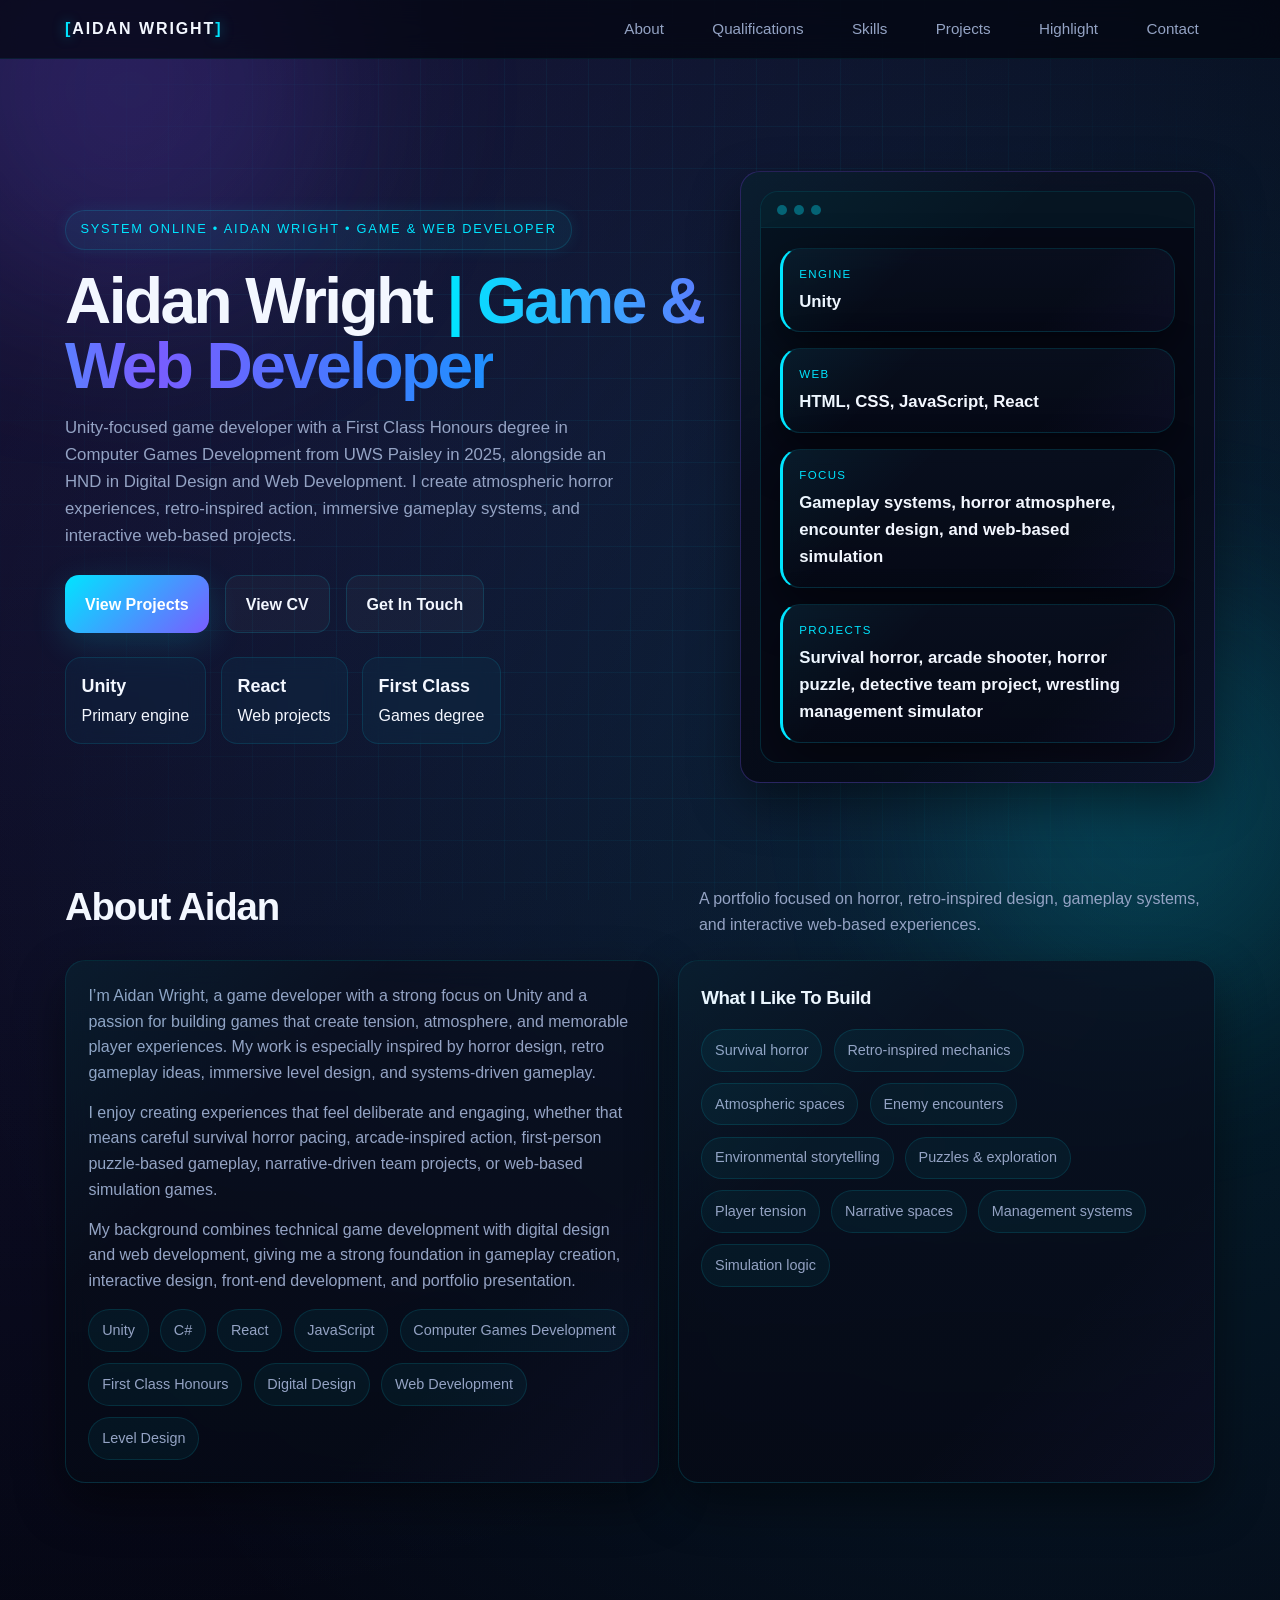
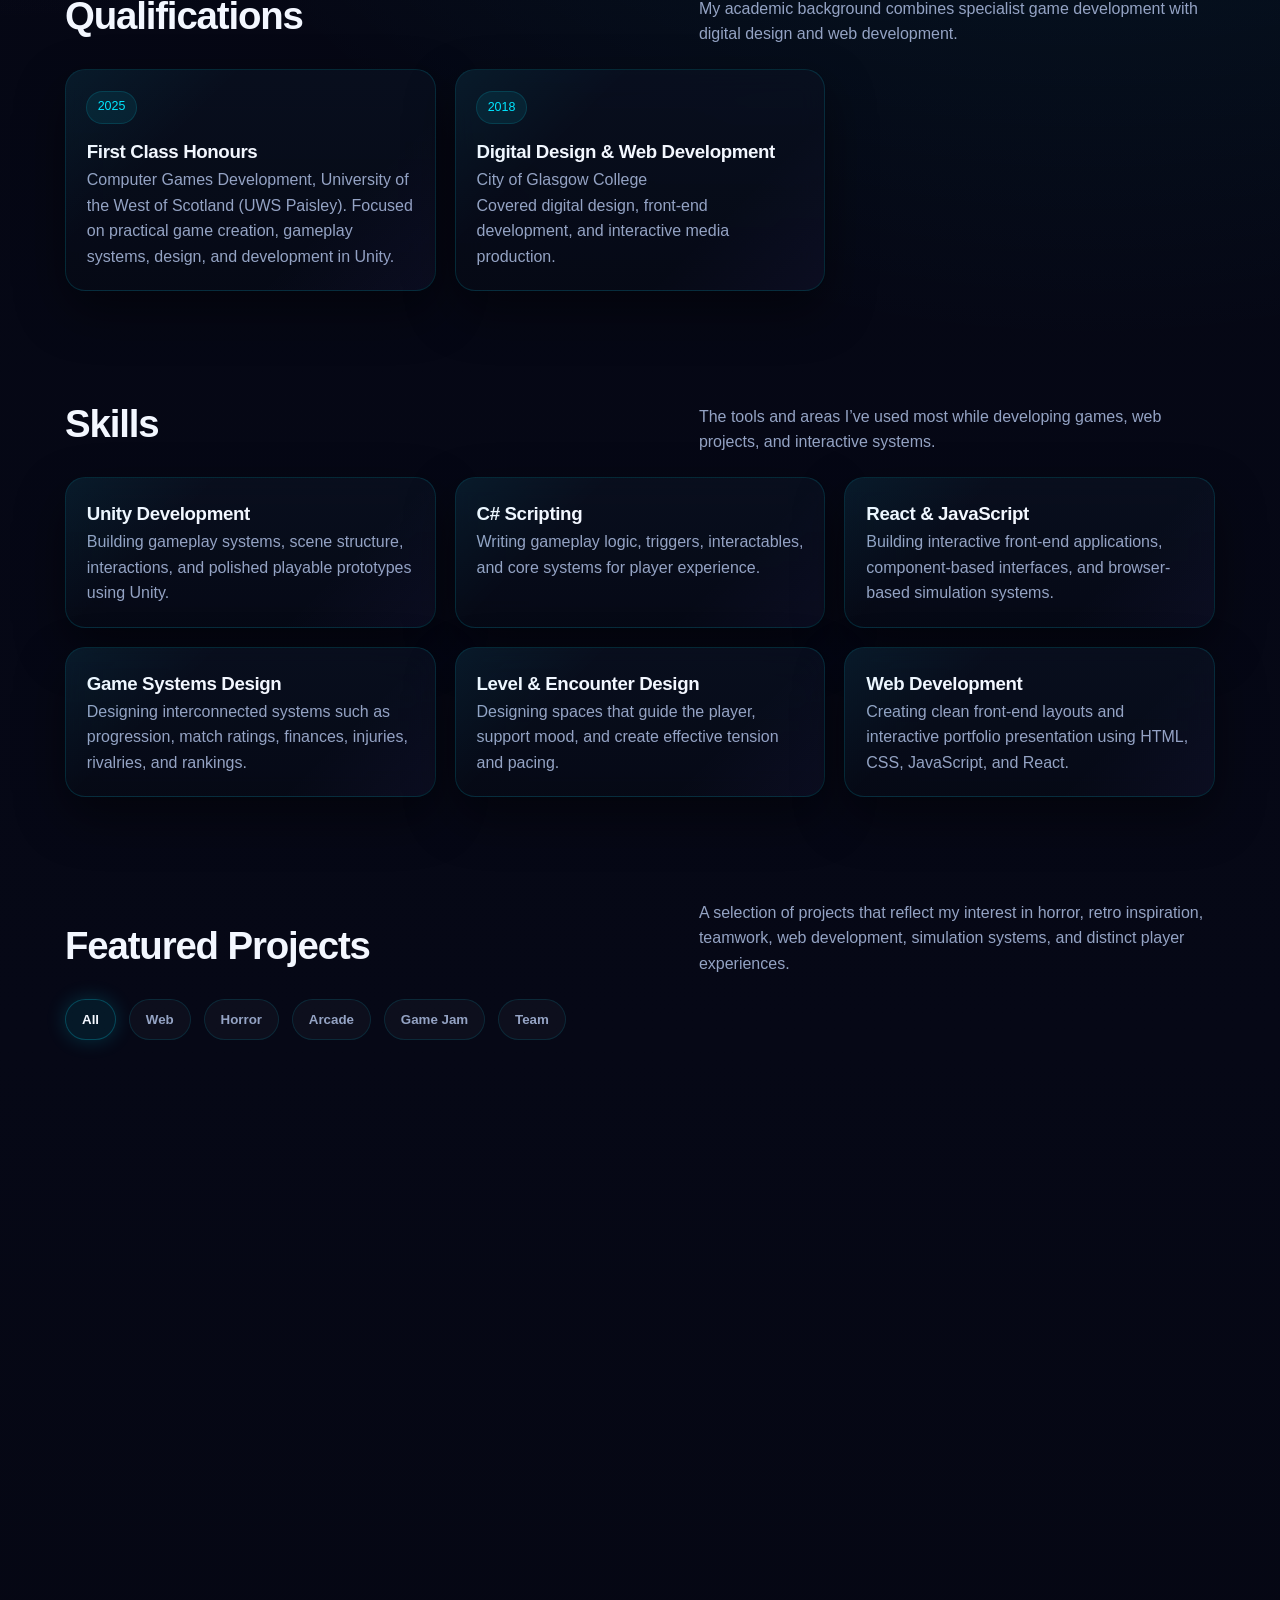
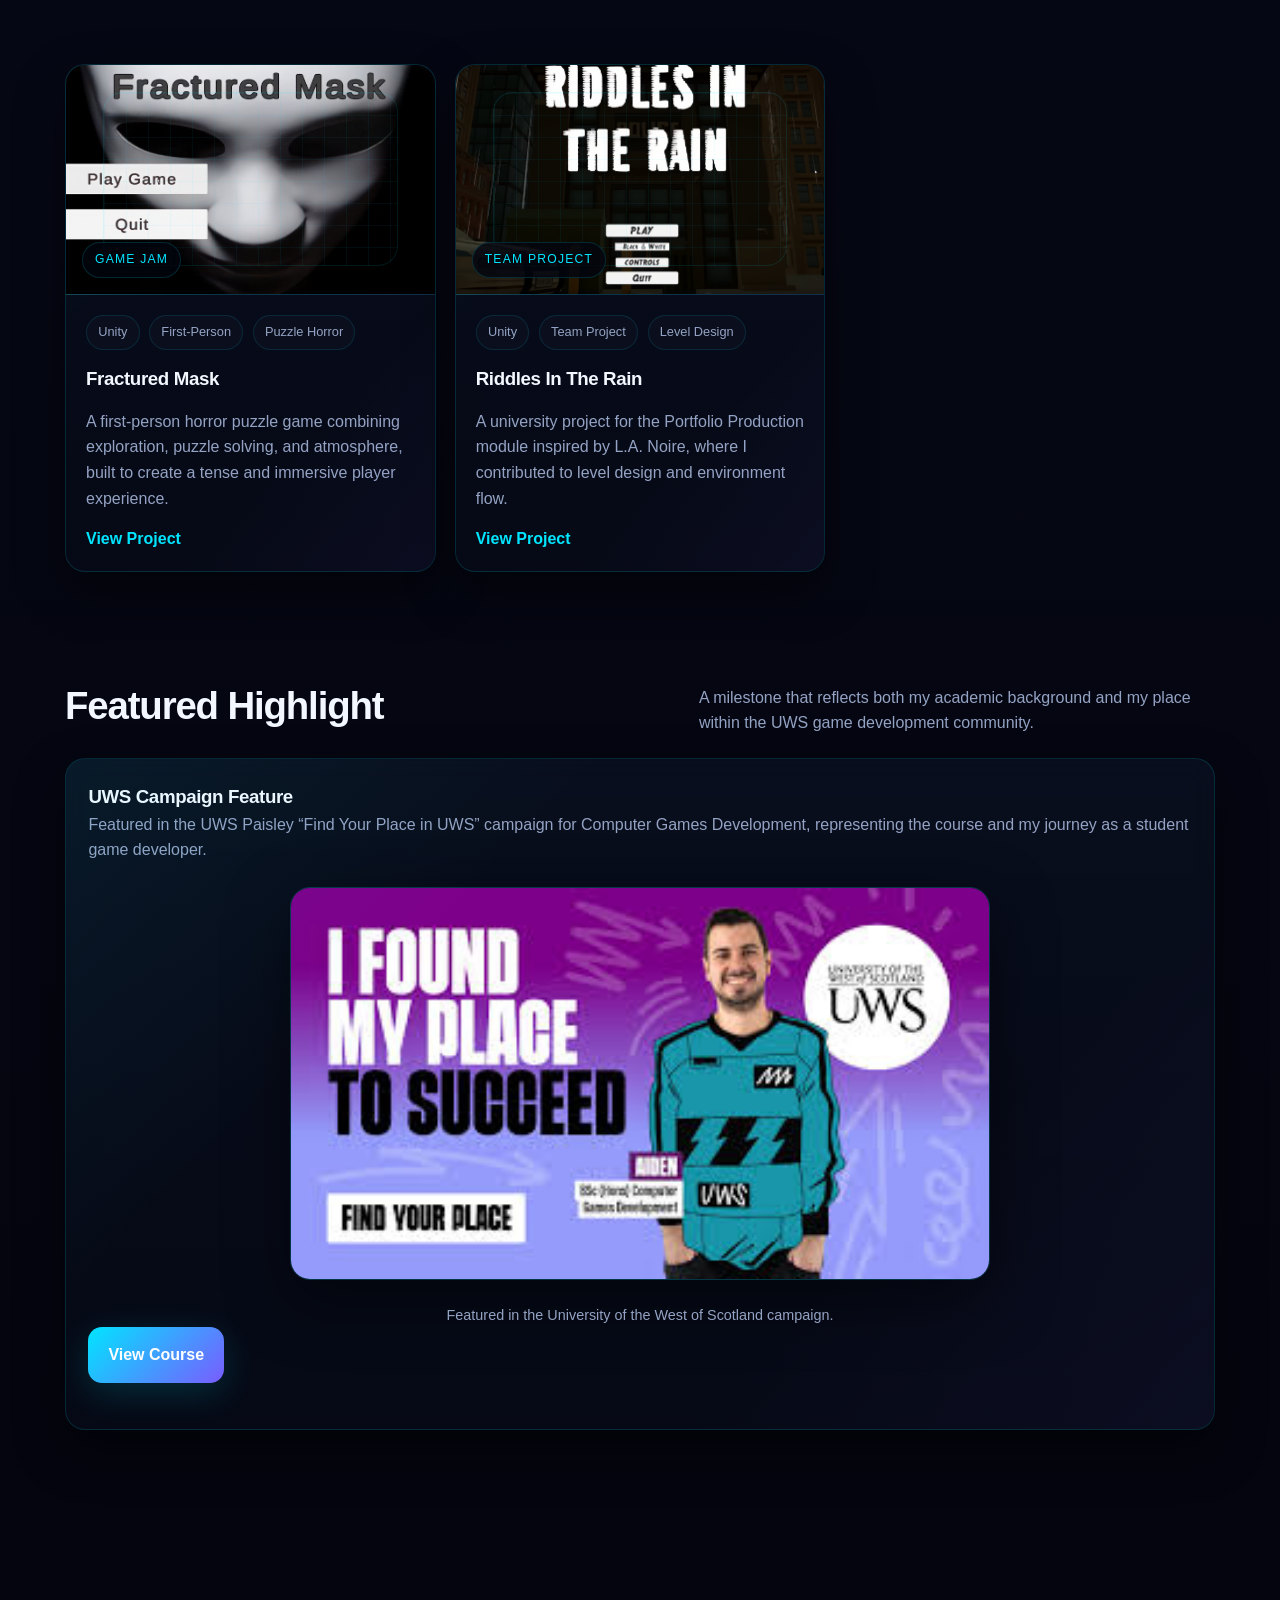
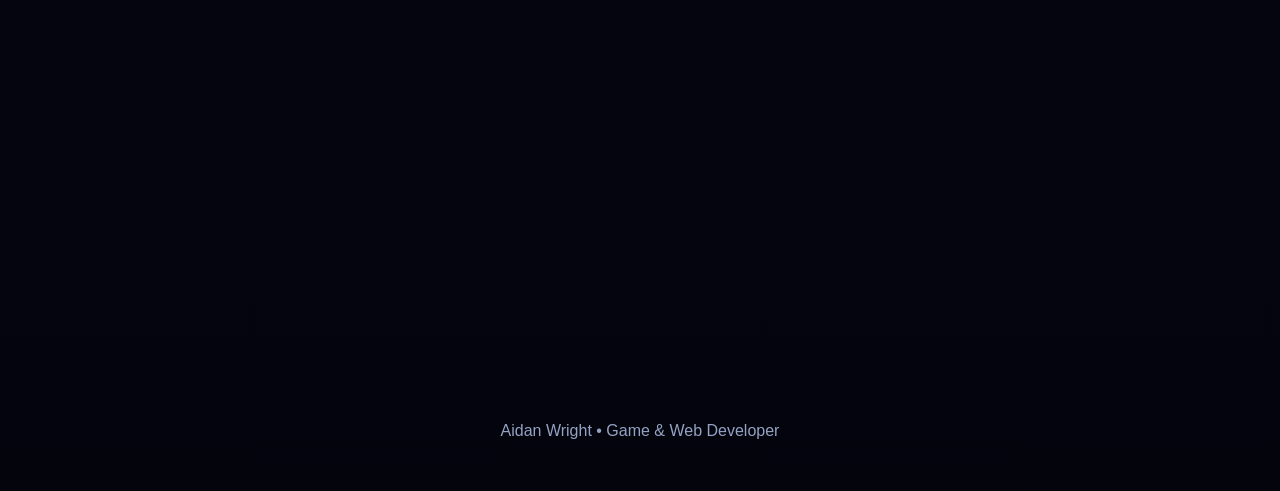
==== commit 6e3a966e: ".." ====
--- a/index.html
+++ b/index.html
@@ -303,7 +303,7 @@
               </p>
 
               <div class="project-links">
-                <a class="text-link" href="RingMasterBooker.html">View Project</a>
+                <a class="text-link" href="RingmasterBooker.html">View Project</a>
               </div>
             </div>
           </article>
